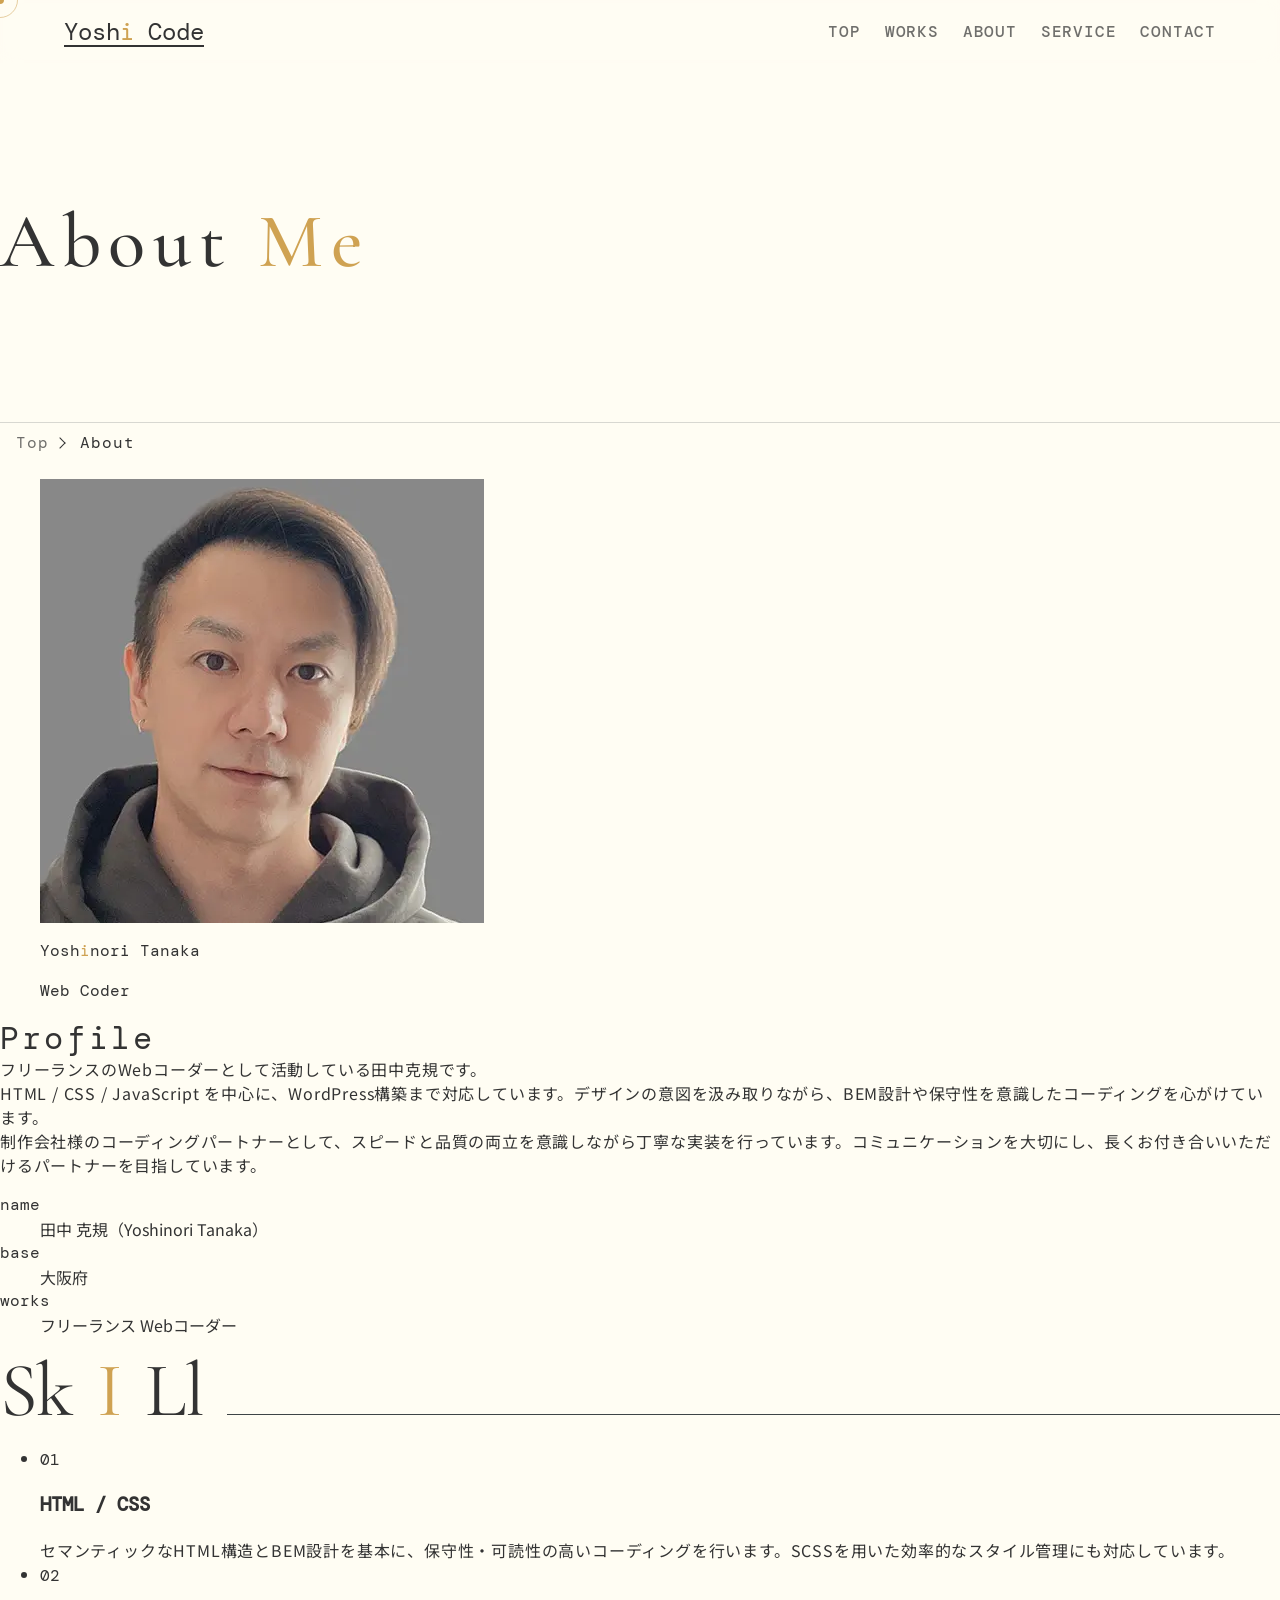
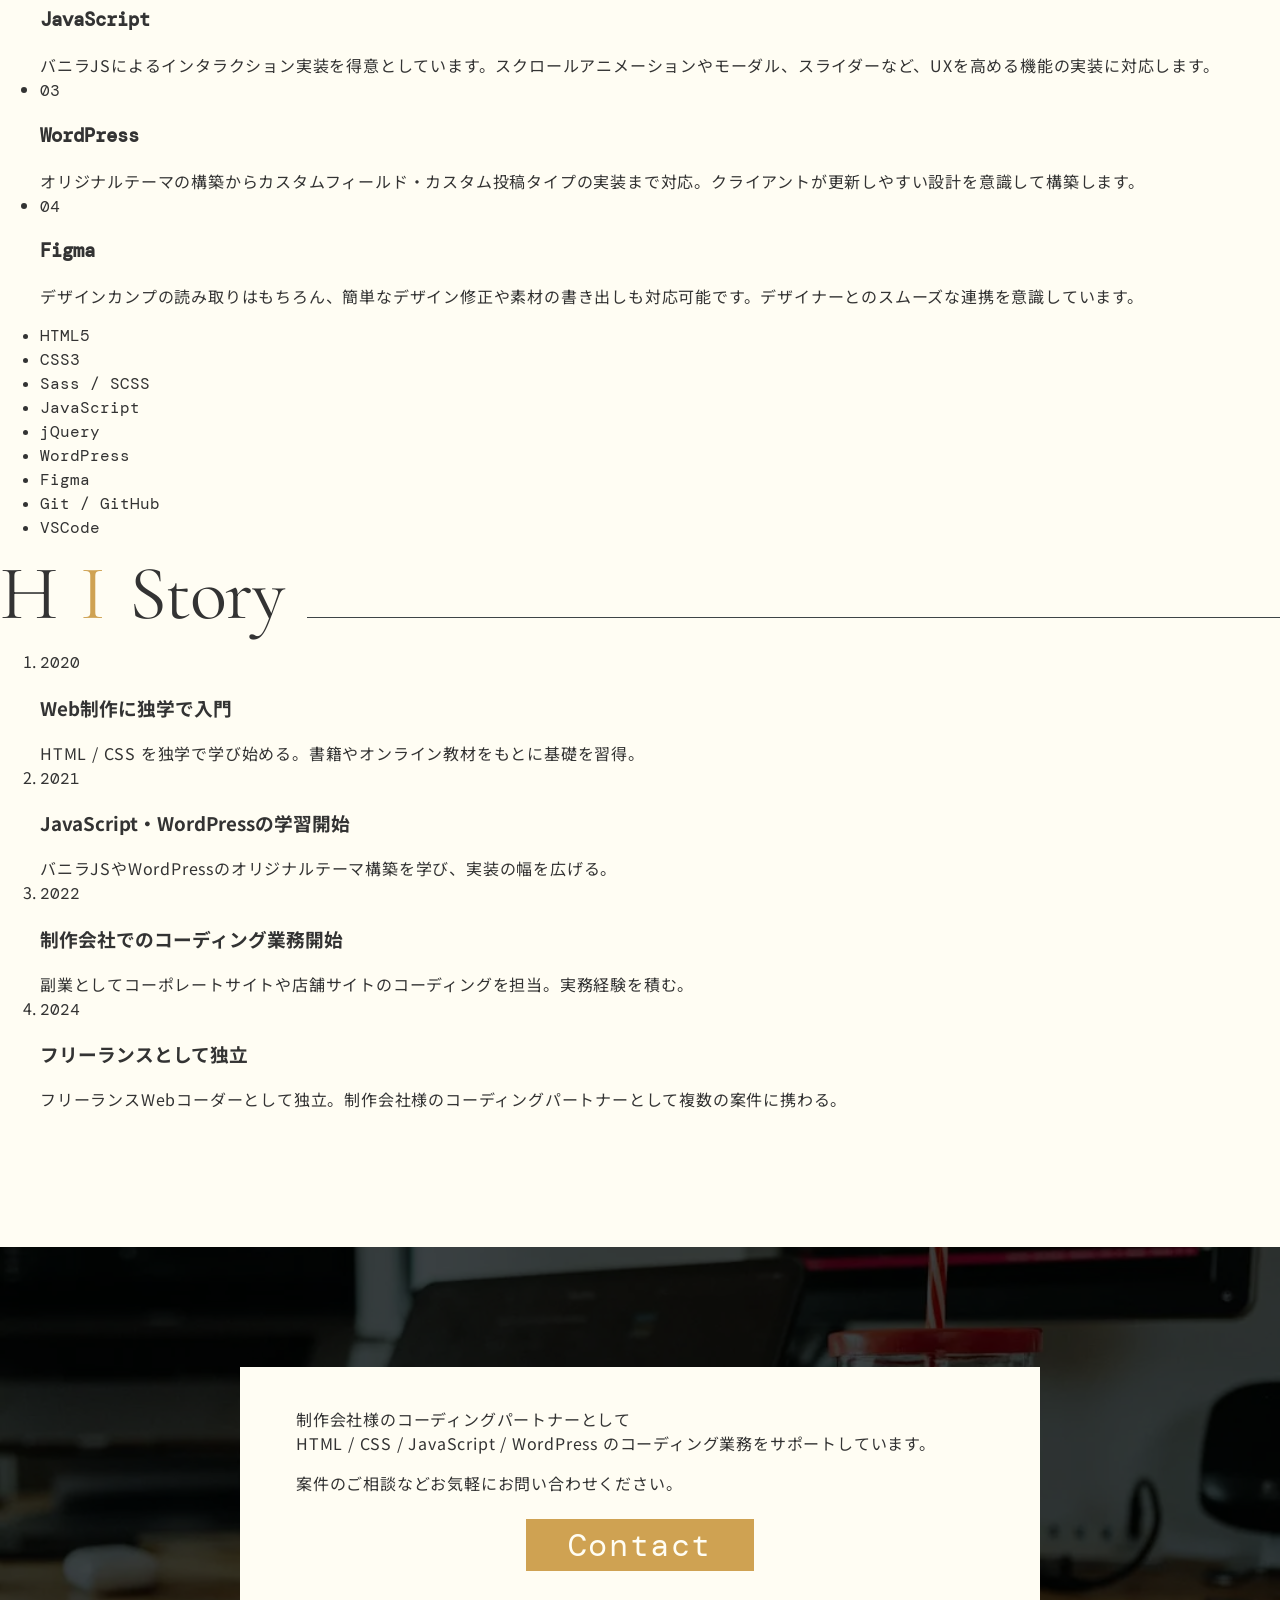
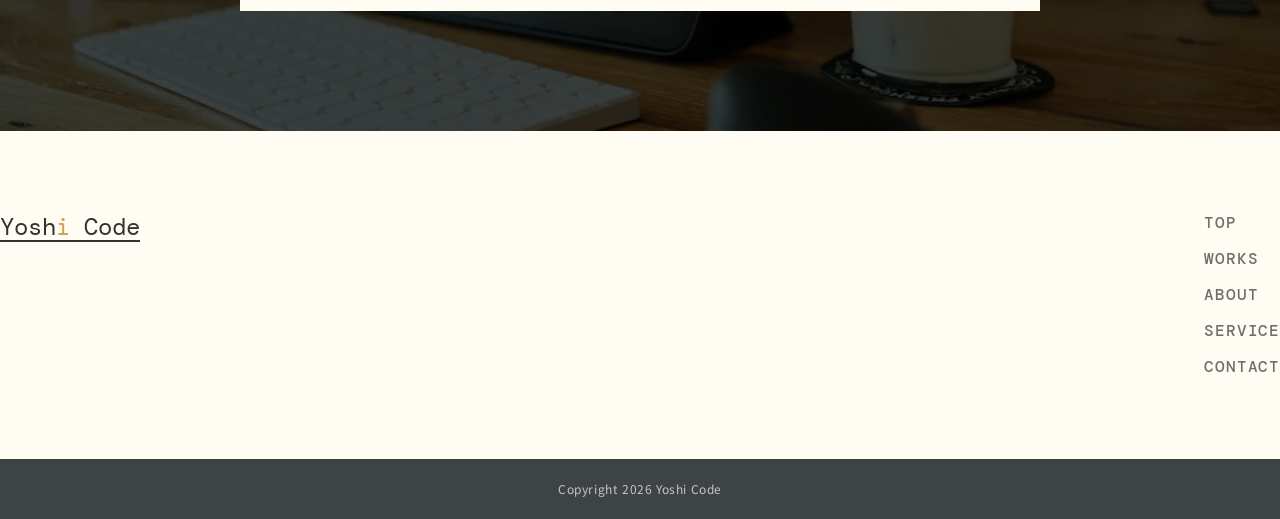
==== about.html @ 2f0164ba "innerからl-innerに変更" ====
<!DOCTYPE html>
<html lang="ja">
<head>
  <meta charset="UTF-8">
  <meta http-equiv="X-UA-Compatible" content="IE=edge">
  <meta name="viewport" content="width=device-width, initial-scale=1.0">
  <title>YOSHI CODE | About</title>
  <meta name="description" content="YOSHI CODE | Yoshinori Tanaka">
  <meta name="keywords" content="YOSHI CODE | Yoshinori Tanaka">
  <link rel="stylesheet" href="asset/css/app.css" />
  <link rel="shortcut icon" href="img/favicon.ico">

  <!-- Googleフォント -->
  <link rel="preconnect" href="https://fonts.googleapis.com">
  <link rel="preconnect" href="https://fonts.gstatic.com" crossorigin>
  <link href="https://fonts.googleapis.com/css2?family=Cormorant+Garamond:ital,wght@0,300..700;1,300..700&family=DM+Mono:ital,wght@0,300;0,400;0,500;1,300;1,400;1,500&family=Noto+Sans+JP:wght@100..900&display=swap" rel="stylesheet">

  <!-- OGP設定　記載必要 -->
  <meta property="og:url" content="" />
  <meta property="og:image" content="" />
  <meta property="og:site_name" content="YOSHI CODE | Yoshinori Tanaka" />
  <meta property="og:title" content="YOSHI CODE | About" />
  <meta property="og:description" content="YOSHI CODE | Yoshinori Tanaka" />
  <meta property="og:type" content="website" />
  <meta name="twitter:card" content="summary_large_image" />
</head>
<body>
  <!-- カスタムカーソル -->
  <div class="c-cursor js-cursor"></div>
  <div class="c-cursor__ring js-cursor-ring"></div>

  <!-- ヘッダー -->
  <header class="l-header js-header">
    <!-- ヘッダーロゴ -->
    <div class="c-site-title">
      <a class="c-site-title__link dm-mono" href="index.html">
        yosh<span class="u-accent">i</span> code
      </a>
    </div>
    <!-- ヘッダーナビ -->
    <nav class="l-header__nav">
      <ul class="l-header__menu">
        <li class="l-header__item dm-mono">
          <a class="l-header__item-link" href="index.html">top</a>
        </li>
        <li class="l-header__item dm-mono">
          <a class="l-header__item-link" href="works.html">works</a>
        </li>
        <li class="l-header__item dm-mono">
          <a class="l-header__item-link" href="about.html">about</a>
        </li>
        <li class="l-header__item dm-mono">
          <a class="l-header__item-link" href="service.html">service</a>
        </li>
        <li class="l-header__item dm-mono">
          <a class="l-header__item-link" href="contact.html">contact</a>
        </li>
      </ul>
    </nav>
    <!-- バーガーボタン -->
    <button class="l-header__burger js-menu-toggle">
      <span class="l-header__burger-bar"></span>
      <span class="l-header__burger-bar"></span>
    </button>

    <div class="l-header__burger-content js-menu">
      <div class="l-header__burger-header">
        <div class="c-site-title">
          <a class="c-site-title__link dm-mono" href="index.html">
            yosh<span class="u-accent">i</span> code
          </a>
        </div>
        <button class="l-header__burger js-menu-toggle">
          <span class="l-header__burger-bar"></span>
          <span class="l-header__burger-bar"></span>
        </button>
      </div>
      <div class="l-header__burger-body">
        <nav class="l-header__burger-nav">
          <ul class="l-header__burger-menu">
            <li class="l-header__burger-item dm-mono">
              <a class="l-header__burger-item-link" href="index.html">top</a>
            </li>
            <li class="l-header__burger-item dm-mono">
              <a class="l-header__burger-item-link" href="works.html">works</a>
            </li>
            <li class="l-header__burger-item dm-mono">
              <a class="l-header__burger-item-link" href="about.html">about</a>
            </li>
            <li class="l-header__burger-item dm-mono">
              <a class="l-header__burger-item-link" href="service.html">service</a>
            </li>
            <li class="l-header__burger-item dm-mono">
              <a class="l-header__burger-item-link" href="contact.html">contact</a>
            </li>
          </ul>
        </nav>
      </div>
    </div>
  </header>

  <main class="l-main">

    <!-- ページヘッダー -->
    <section class="l-page-header js-mv">
      <div class="inner">
        <div class="l-page-header__content">
          <h1 class="l-page-header__title cormorant-garamond">
            about
            <span class="u-accent">me</span>
          </h1>
        </div>
        <!-- パンくずリスト -->
        <ul class="c-breadcrumb__list">
          <li class="c-breadcrumb__item dm-mono">
            <a class="c-breadcrumb__link" href="index.html">
              top
            </a>
          </li>
          <li class="c-breadcrumb__item dm-mono">
            about
          </li>
        </ul>
      </div>
    </section>

    <!-- プロフィール -->
    <section class="p-about">
      <div class="inner">
        <div class="p-about__profile">
          <figure class="p-about__img u-fade-up js-fade">
            <img src="asset/images/yoshi.webp" alt="田中 克規" loading="lazy">
            <figcaption class="p-about__caption">
              <p class="p-about__name dm-mono">
                Yosh<span class="u-accent">i</span>nori Tanaka
              </p>
              <p class="p-about__role dm-mono">
                Web Coder
              </p>
            </figcaption>
          </figure>
          <div class="p-about__info u-fade-up js-fade">
            <h2 class="c-title__page dm-mono">Profile</h2>
            <p class="c-text">
              フリーランスのWebコーダーとして活動している田中克規です。
            </p>
            <p class="c-text">
              HTML / CSS / JavaScript を中心に、WordPress構築まで対応しています。デザインの意図を汲み取りながら、BEM設計や保守性を意識したコーディングを心がけています。
            </p>
            <p class="c-text">
              制作会社様のコーディングパートナーとして、スピードと品質の両立を意識しながら丁寧な実装を行っています。コミュニケーションを大切にし、長くお付き合いいただけるパートナーを目指しています。
            </p>
            <dl class="p-about__meta">
              <dt class="p-about__term dm-mono">name</dt>
              <dd class="p-about__desc">田中 克規（Yoshinori Tanaka）</dd>
              <dt class="p-about__term dm-mono">base</dt>
              <dd class="p-about__desc">大阪府</dd>
              <dt class="p-about__term dm-mono">works</dt>
              <dd class="p-about__desc">フリーランス Webコーダー</dd>
            </dl>
          </div>
        </div>
      </div>
    </section>

    <!-- スキル -->
    <section class="p-about__skill">
      <div class="inner">
        <h2 class="c-title cormorant-garamond">
          sk<span class="u-accent">i</span>ll
          <span class="c-title__line"></span>
        </h2>
        <div class="p-about__skill-content">
          <ul class="p-about__skill-list">
            <li class="p-about__skill-item u-fade-up js-fade">
              <div class="p-about__skill-card">
                <span class="p-about__skill-num dm-mono">01</span>
                <h3 class="p-about__skill-title dm-mono">HTML / CSS</h3>
                <p class="c-text">
                  セマンティックなHTML構造とBEM設計を基本に、保守性・可読性の高いコーディングを行います。SCSSを用いた効率的なスタイル管理にも対応しています。
                </p>
              </div>
            </li>
            <li class="p-about__skill-item u-fade-up js-fade">
              <div class="p-about__skill-card">
                <span class="p-about__skill-num dm-mono">02</span>
                <h3 class="p-about__skill-title dm-mono">JavaScript</h3>
                <p class="c-text">
                  バニラJSによるインタラクション実装を得意としています。スクロールアニメーションやモーダル、スライダーなど、UXを高める機能の実装に対応します。
                </p>
              </div>
            </li>
            <li class="p-about__skill-item u-fade-up js-fade">
              <div class="p-about__skill-card">
                <span class="p-about__skill-num dm-mono">03</span>
                <h3 class="p-about__skill-title dm-mono">WordPress</h3>
                <p class="c-text">
                  オリジナルテーマの構築からカスタムフィールド・カスタム投稿タイプの実装まで対応。クライアントが更新しやすい設計を意識して構築します。
                </p>
              </div>
            </li>
            <li class="p-about__skill-item u-fade-up js-fade">
              <div class="p-about__skill-card">
                <span class="p-about__skill-num dm-mono">04</span>
                <h3 class="p-about__skill-title dm-mono">Figma</h3>
                <p class="c-text">
                  デザインカンプの読み取りはもちろん、簡単なデザイン修正や素材の書き出しも対応可能です。デザイナーとのスムーズな連携を意識しています。
                </p>
              </div>
            </li>
          </ul>
        </div>

        <!-- スキルタグ -->
        <div class="p-about__skill-tags u-fade-up js-fade">
          <ul class="p-about__tag-list">
            <li class="p-about__tag-item dm-mono">HTML5</li>
            <li class="p-about__tag-item dm-mono">CSS3</li>
            <li class="p-about__tag-item dm-mono">Sass / SCSS</li>
            <li class="p-about__tag-item dm-mono">JavaScript</li>
            <li class="p-about__tag-item dm-mono">jQuery</li>
            <li class="p-about__tag-item dm-mono">WordPress</li>
            <li class="p-about__tag-item dm-mono">Figma</li>
            <li class="p-about__tag-item dm-mono">Git / GitHub</li>
            <li class="p-about__tag-item dm-mono">VSCode</li>
          </ul>
        </div>
      </div>
    </section>

    <!-- 経歴 -->
    <section class="p-about__history">
      <div class="inner">
        <h2 class="c-title cormorant-garamond">
          h<span class="u-accent">i</span>story
          <span class="c-title__line"></span>
        </h2>
        <div class="p-about__history-content">
          <ol class="p-about__history-list">
            <li class="p-about__history-item u-fade-up js-fade">
              <span class="p-about__history-year dm-mono">2020</span>
              <div class="p-about__history-body">
                <h3 class="p-about__history-title">Web制作に独学で入門</h3>
                <p class="c-text">HTML / CSS を独学で学び始める。書籍やオンライン教材をもとに基礎を習得。</p>
              </div>
            </li>
            <li class="p-about__history-item u-fade-up js-fade">
              <span class="p-about__history-year dm-mono">2021</span>
              <div class="p-about__history-body">
                <h3 class="p-about__history-title">JavaScript・WordPressの学習開始</h3>
                <p class="c-text">バニラJSやWordPressのオリジナルテーマ構築を学び、実装の幅を広げる。</p>
              </div>
            </li>
            <li class="p-about__history-item u-fade-up js-fade">
              <span class="p-about__history-year dm-mono">2022</span>
              <div class="p-about__history-body">
                <h3 class="p-about__history-title">制作会社でのコーディング業務開始</h3>
                <p class="c-text">副業としてコーポレートサイトや店舗サイトのコーディングを担当。実務経験を積む。</p>
              </div>
            </li>
            <li class="p-about__history-item u-fade-up js-fade">
              <span class="p-about__history-year dm-mono">2024</span>
              <div class="p-about__history-body">
                <h3 class="p-about__history-title">フリーランスとして独立</h3>
                <p class="c-text">フリーランスWebコーダーとして独立。制作会社様のコーディングパートナーとして複数の案件に携わる。</p>
              </div>
            </li>
          </ol>
        </div>
      </div>
    </section>

  </main>

  <!-- フッター -->
  <footer class="l-footer">
    <div class="c-cta">
      <div class="inner">
        <div class="c-cta__content u-fade-up js-fade">
          <p class="c-text">
            制作会社様のコーディングパートナーとして<br>
            HTML / CSS / JavaScript / WordPress のコーディング業務をサポートしています。
          </p>
          <p class="c-text">
            案件のご相談などお気軽にお問い合わせください。
          </p>
          <div class="c-cta__btn">
            <a class="c-cta__btn-link dm-mono" href="#">
              Contact
            </a>
          </div>
        </div>
      </div>
    </div>
    <div class="inner">
      <div class="l-footer__content">
        <div class="c-site-title">
          <a class="c-site-title__link dm-mono" href="index.html">
            yosh<span class="u-accent">i</span> code
          </a>
        </div>
        <nav class="l-footer__nav">
          <ul class="l-footer__menu">
            <li class="l-footer__item dm-mono">
              <a class="l-footer__item-link" href="index.html">top</a>
            </li>
            <li class="l-footer__item dm-mono">
              <a class="l-footer__item-link" href="works.html">works</a>
            </li>
            <li class="l-footer__item dm-mono">
              <a class="l-footer__item-link" href="about.html">about</a>
            </li>
            <li class="l-footer__item dm-mono">
              <a class="l-footer__item-link" href="service.html">service</a>
            </li>
            <li class="l-footer__item l-footer__item-cta dm-mono">
              <a class="l-footer__item-link" href="contact.html">contact</a>
            </li>
          </ul>
        </nav>
      </div>
    </div>
    <div class="l-footer__copyright">
      <p class="l-footer__copyright-text">
        Copyright 2026 Yoshi Code
      </p>
    </div>
  </footer>

<script src="asset/js/main.js"></script>
</body>
</html>
---- asset/css/app.css ----
@charset "UTF-8";
/* Document
 * ========================================================================== */
/**
 * Add border box sizing in all browsers (opinionated).
 */
*,
::before,
::after {
  box-sizing: border-box;
}

/**
  * 1. Add text decoration inheritance in all browsers (opinionated).
  * 2. Add vertical alignment inheritance in all browsers (opinionated).
  */
::before,
::after {
  text-decoration: inherit; /* 1 */
  vertical-align: inherit; /* 2 */
}

/**
  * 1. Use the default cursor in all browsers (opinionated).
  * 2. Change the line height in all browsers (opinionated).
  * 3. Use a 4-space tab width in all browsers (opinionated).
  * 4. Remove the grey highlight on links in iOS (opinionated).
  * 5. Prevent adjustments of font size after orientation changes in
  *    IE on Windows Phone and in iOS.
  * 6. Breaks words to prevent overflow in all browsers (opinionated).
  */
html {
  cursor: default; /* 1 */
  line-height: 1.5; /* 2 */
  -moz-tab-size: 4; /* 3 */
  tab-size: 4; /* 3 */
  -webkit-tap-highlight-color: transparent;
  -ms-text-size-adjust: 100%; /* 5 */
  -webkit-text-size-adjust: 100%; /* 5 */
  word-break: break-word; /* 6 */
}

/* Sections
  * ========================================================================== */
/**
  * Remove the margin in all browsers (opinionated).
  */
body {
  margin: 0;
}

/**
  * Correct the font size and margin on `h1` elements within `section` and
  * `article` contexts in Chrome, Edge, Firefox, and Safari.
  */
h1 {
  font-size: 2em;
  margin: 0.67em 0;
}

/* Grouping content
  * ========================================================================== */
/**
  * Remove the margin on nested lists in Chrome, Edge, IE, and Safari.
  */
dl dl,
dl ol,
dl ul,
ol dl,
ul dl {
  margin: 0;
}

/**
  * Remove the margin on nested lists in Edge 18- and IE.
  */
ol ol,
ol ul,
ul ol,
ul ul {
  margin: 0;
}

/**
  * 1. Add the correct sizing in Firefox.
  * 2. Show the overflow in Edge 18- and IE.
  */
hr {
  height: 0; /* 1 */
  overflow: visible; /* 2 */
}

/**
  * Add the correct display in IE.
  */
main {
  display: block;
}

/**
  * Remove the list style on navigation lists in all browsers (opinionated).
  */
nav ol,
nav ul {
  list-style: none;
  padding: 0;
}

/**
  * 1. Correct the inheritance and scaling of font size in all browsers.
  * 2. Correct the odd `em` font sizing in all browsers.
  */
pre {
  font-family: monospace, monospace; /* 1 */
  font-size: 1em; /* 2 */
}

/* Text-level semantics
  * ========================================================================== */
/**
  * Remove the gray background on active links in IE 10.
  */
a {
  background-color: transparent;
}

/**
  * Add the correct text decoration in Edge 18-, IE, and Safari.
  */
abbr[title] {
  text-decoration: underline;
  text-decoration: underline dotted;
}

/**
  * Add the correct font weight in Chrome, Edge, and Safari.
  */
b,
strong {
  font-weight: bolder;
}

/**
  * 1. Correct the inheritance and scaling of font size in all browsers.
  * 2. Correct the odd `em` font sizing in all browsers.
  */
code,
kbd,
samp {
  font-family: monospace, monospace; /* 1 */
  font-size: 1em; /* 2 */
}

/**
  * Add the correct font size in all browsers.
  */
small {
  font-size: 80%;
}

/* Embedded content
  * ========================================================================== */
/*
  * Change the alignment on media elements in all browsers (opinionated).
  */
audio,
canvas,
iframe,
img,
svg,
video {
  vertical-align: bottom;
}

/**
  * Add the correct display in IE 9-.
  */
audio,
video {
  display: inline-block;
}

/**
  * Add the correct display in iOS 4-7.
  */
audio:not([controls]) {
  display: none;
  height: 0;
}

/**
  * Remove the border on iframes in all browsers (opinionated).
  */
iframe {
  border-style: none;
}

/**
  * Remove the border on images within links in IE 10-.
  */
img {
  border-style: none;
  max-width: 100%;
  height: auto;
  object-fit: cover;
  object-position: center;
}

/**
  * Change the fill color to match the text color in all browsers (opinionated).
  */
svg:not([fill]) {
  fill: currentColor;
}

/**
  * Hide the overflow in IE.
  */
svg:not(:root) {
  overflow: hidden;
}

/* Tabular data
  * ========================================================================== */
/**
  * Collapse border spacing in all browsers (opinionated).
  */
table {
  border-collapse: collapse;
}

/* Forms
  * ========================================================================== */
/**
  * Remove the margin on controls in Safari.
  */
button,
input,
select {
  margin: 0;
}

/**
  * 1. Show the overflow in IE.
  * 2. Remove the inheritance of text transform in Edge 18-, Firefox, and IE.
  */
button {
  overflow: visible; /* 1 */
  text-transform: none; /* 2 */
}

/**
  * Correct the inability to style buttons in iOS and Safari.
  */
button,
[type=button],
[type=reset],
[type=submit] {
  -webkit-appearance: button;
}

/**
  * 1. Change the inconsistent appearance in all browsers (opinionated).
  * 2. Correct the padding in Firefox.
  */
fieldset {
  border: 1px solid #a0a0a0; /* 1 */
  padding: 0.35em 0.75em 0.625em; /* 2 */
}

/**
  * Show the overflow in Edge 18- and IE.
  */
input {
  overflow: visible;
}

/**
  * 1. Correct the text wrapping in Edge 18- and IE.
  * 2. Correct the color inheritance from `fieldset` elements in IE.
  */
legend {
  color: inherit; /* 2 */
  display: table; /* 1 */
  max-width: 100%; /* 1 */
  white-space: normal; /* 1 */
}

/**
  * 1. Add the correct display in Edge 18- and IE.
  * 2. Add the correct vertical alignment in Chrome, Edge, and Firefox.
  */
progress {
  display: inline-block; /* 1 */
  vertical-align: baseline; /* 2 */
}

/**
  * Remove the inheritance of text transform in Firefox.
  */
select {
  text-transform: none;
}

/**
  * 1. Remove the margin in Firefox and Safari.
  * 2. Remove the default vertical scrollbar in IE.
  * 3. Change the resize direction in all browsers (opinionated).
  */
textarea {
  margin: 0; /* 1 */
  overflow: auto; /* 2 */
  resize: vertical; /* 3 */
}

/**
  * Remove the padding in IE 10-.
  */
[type=checkbox],
[type=radio] {
  padding: 0;
}

/**
  * 1. Correct the odd appearance in Chrome, Edge, and Safari.
  * 2. Correct the outline style in Safari.
  */
[type=search] {
  -webkit-appearance: textfield; /* 1 */
  outline-offset: -2px; /* 2 */
}

/**
  * Correct the cursor style of increment and decrement buttons in Safari.
  */
::-webkit-inner-spin-button,
::-webkit-outer-spin-button {
  height: auto;
}

/**
  * Correct the text style of placeholders in Chrome, Edge, and Safari.
  */
::-webkit-input-placeholder {
  color: inherit;
  opacity: 0.54;
}

/**
  * Remove the inner padding in Chrome, Edge, and Safari on macOS.
  */
::-webkit-search-decoration {
  -webkit-appearance: none;
}

/**
  * 1. Correct the inability to style upload buttons in iOS and Safari.
  * 2. Change font properties to `inherit` in Safari.
  */
::-webkit-file-upload-button {
  -webkit-appearance: button; /* 1 */
  font: inherit; /* 2 */
}

/**
  * Remove the inner border and padding of focus outlines in Firefox.
  */
::-moz-focus-inner {
  border-style: none;
  padding: 0;
}

/**
  * Restore the focus outline styles unset by the previous rule in Firefox.
  */
:-moz-focusring {
  outline: 1px dotted ButtonText;
}

/**
  * Remove the additional :invalid styles in Firefox.
  */
:-moz-ui-invalid {
  box-shadow: none;
}

/* Interactive
  * ========================================================================== */
/*
  * Add the correct display in Edge 18- and IE.
  */
details {
  display: block;
}

/*
  * Add the correct styles in Edge 18-, IE, and Safari.
  */
dialog {
  background-color: white;
  border: solid;
  color: black;
  display: block;
  height: -moz-fit-content;
  height: -webkit-fit-content;
  height: fit-content;
  left: 0;
  margin: auto;
  padding: 1em;
  position: absolute;
  right: 0;
  width: -moz-fit-content;
  width: -webkit-fit-content;
  width: fit-content;
}

dialog:not([open]) {
  display: none;
}

/*
  * Add the correct display in all browsers.
  */
summary {
  display: list-item;
}

/* Scripting
  * ========================================================================== */
/**
  * Add the correct display in IE 9-.
  */
canvas {
  display: inline-block;
}

/**
  * Add the correct display in IE.
  */
template {
  display: none;
}

/* User interaction
  * ========================================================================== */
/*
  * 1. Remove the tapping delay in IE 10.
  * 2. Remove the tapping delay on clickable elements
       in all browsers (opinionated).
  */
a,
area,
button,
input,
label,
select,
summary,
textarea,
[tabindex] {
  -ms-touch-action: manipulation; /* 1 */
  touch-action: manipulation; /* 2 */
}

/**
  * Add the correct display in IE 10-.
  */
[hidden] {
  display: none;
}

/* Accessibility
  * ========================================================================== */
/**
  * Change the cursor on busy elements in all browsers (opinionated).
  */
[aria-busy=true] {
  cursor: progress;
}

/*
  * Change the cursor on control elements in all browsers (opinionated).
  */
[aria-controls] {
  cursor: pointer;
}

/*
  * Change the cursor on disabled, not-editable, or otherwise
  * inoperable elements in all browsers (opinionated).
  */
[aria-disabled=true],
[disabled] {
  cursor: not-allowed;
}

/*
  * Change the display on visually hidden accessible elements
  * in all browsers (opinionated).
  */
[aria-hidden=false][hidden] {
  display: initial;
}

[aria-hidden=false][hidden]:not(:focus) {
  clip: rect(0, 0, 0, 0);
  position: absolute;
}

@media (hover: hover) and (pointer: fine) {
  *, *::before, *::after {
    cursor: none !important;
  }
}
::selection {
  background-color: var(--color-gold);
  color: var(--text);
}

::-moz-selection {
  background-color: var(--color-gold);
  color: var(--text);
}

body {
  font-family: "Noto Sans JP", sans-serif;
  box-sizing: border-box;
  color: var(--text);
  line-height: 1.5;
  font-weight: 400;
  background-color: var(--color-cream);
}
body.is-menu-open {
  overflow: hidden;
}

.cormorant-garamond {
  font-family: "Cormorant Garamond", serif;
  font-style: normal;
}

.dm-mono {
  font-family: "DM Mono", monospace;
  font-style: normal;
}

:root {
  /* Color (汎用) */
  --color-cream: #fffdf3;
  --color-dark: #3e4446;
  --color-gold: #cfa252;
  /* Text */
  --text: #333;
  --text-accent: #cfa252;
  --text-light: #fffdf3;
}

.l-header {
  position: fixed;
  top: 0;
  left: 0;
  right: 0;
  padding: 16px 64px;
  display: flex;
  align-items: center;
  justify-content: space-between;
  transition: transform 0.3s;
  z-index: 10;
}
@media (max-width: 1024px) {
  .l-header {
    padding: 16px 40px;
  }
}
@media (max-width: 768px) {
  .l-header {
    padding: 16px 20px;
  }
}
.l-header::before {
  content: "";
  position: absolute;
  inset: 0;
  background-color: rgba(255, 253, 243, 0.7);
  backdrop-filter: blur(10px);
  -webkit-backdrop-filter: blur(10px);
}
.l-header.is-hidden {
  transform: translateY(-100%);
}
@media (max-width: 768px) {
  .l-header__nav {
    display: none;
  }
}
.l-header__menu {
  margin: 0;
  display: flex;
  align-items: center;
  gap: 24px;
}
.l-header__item-link {
  position: relative;
  color: var(--text);
  text-decoration: none;
  font-size: 1rem;
  font-weight: 500;
  letter-spacing: 0.05em;
  text-transform: uppercase;
  opacity: 0.7;
  transition: opacity 0.3s;
}
@media (hover: hover) and (pointer: fine) {
  .l-header__item-link:hover {
    opacity: 1;
  }
  .l-header__item-link:hover::before {
    transform: scaleX(1);
  }
}
.l-header__item-link::before {
  content: "";
  position: absolute;
  bottom: -4px;
  left: 0;
  right: 0;
  height: 1px;
  background: var(--color-gold);
  transform: scaleX(0);
  transform-origin: left;
  transition: transform 0.3s;
}
.l-header__burger {
  display: none;
  position: relative;
  width: 100%;
  max-width: 50px;
  aspect-ratio: 1/1;
  background-color: var(--color-cream);
  box-shadow: rgba(0, 0, 0, 0.1) 1px 3px 15px;
  cursor: pointer;
  border: none;
  border-radius: 50%;
  flex: 0 0 auto;
  transition: 0.3s;
}
.l-header__burger.is-open .l-header__burger-bar:nth-of-type(1) {
  top: 50%;
  transform: rotate(30deg);
}
.l-header__burger.is-open .l-header__burger-bar:nth-of-type(2) {
  top: 50%;
  transform: rotate(-30deg);
}
@media (max-width: 768px) {
  .l-header__burger {
    display: block;
  }
}
.l-header__burger-bar {
  position: absolute;
  display: inline-block;
  left: 50%;
  translate: -50%;
  width: 24px;
  height: 1px;
  background: #333;
  transition: all 0.3s;
}
.l-header__burger-bar:nth-of-type(1) {
  top: calc(50% - 4px);
}
.l-header__burger-bar:nth-of-type(2) {
  top: calc(50% + 4px);
}
.l-header__burger-content {
  position: fixed;
  top: 0;
  left: 0;
  right: 0;
  bottom: 0;
  z-index: 20;
  background-color: var(--color-cream);
  opacity: 0;
  visibility: hidden;
  transition: 0.3s;
  overflow: auto;
}
.l-header__burger-content.is-open {
  opacity: 1;
  visibility: visible;
}
.l-header__burger-header {
  display: flex;
  align-items: center;
  justify-content: space-between;
  padding: 16px 20px;
}
.l-header__burger-body {
  padding: 20px;
}
.l-header__burger-menu {
  margin: 0;
}
.l-header__burger-item {
  border-bottom: 1px solid rgba(51, 51, 51, 0.2);
}
.l-header__burger-item-link {
  position: relative;
  display: block;
  color: var(--text);
  text-decoration: none;
  font-size: 1rem;
  font-weight: 500;
  letter-spacing: 0.05em;
  text-transform: uppercase;
  opacity: 0.7;
  transition: 0.3s;
  padding: 16px 0;
}
@media (hover: hover) and (pointer: fine) {
  .l-header__burger-item-link:hover {
    opacity: 1;
    padding: 16px 20px;
  }
  .l-header__burger-item-link:hover::before {
    transform: scaleX(1);
  }
  .l-header__burger-item-link:hover::after {
    right: 20px;
  }
}
.l-header__burger-item-link::before {
  content: "";
  position: absolute;
  top: 0;
  bottom: 0;
  left: 0;
  right: 0;
  background: rgba(207, 161, 82, 0.3);
  transform: scaleX(0);
  transform-origin: left;
  transition: transform 0.3s;
  z-index: -1;
}
.l-header__burger-item-link::after {
  content: "";
  position: absolute;
  top: 50%;
  right: 24px;
  transform: translateY(-50%) skewX(50deg);
  width: 40px;
  height: 6px;
  border-bottom: 1px solid #333;
  border-right: 1px solid #333;
  transition: 0.3s;
}

.l-footer {
  padding: 120px 0 0;
}
@media (max-width: 768px) {
  .l-footer {
    padding: 80px 0 0;
  }
}
.l-footer__content {
  display: flex;
  align-items: flex-start;
  justify-content: space-between;
  padding-bottom: 80px;
}
@media (max-width: 768px) {
  .l-footer__content {
    padding-bottom: 56px;
  }
}
.l-footer__menu {
  margin: 0;
  display: flex;
  flex-direction: column;
  gap: 12px;
}
.l-footer__item-link {
  position: relative;
  color: var(--text);
  text-decoration: none;
  font-size: 1rem;
  font-weight: 500;
  letter-spacing: 0.05em;
  text-transform: uppercase;
  opacity: 0.7;
  transition: opacity 0.3s;
}
.l-footer__item-link:hover {
  opacity: 1;
}
.l-footer__item-link:hover::before {
  transform: scaleX(1);
}
.l-footer__item-link::before {
  content: "";
  position: absolute;
  bottom: -4px;
  left: 0;
  right: 0;
  height: 1px;
  background: var(--color-gold);
  transform: scaleX(0);
  transform-origin: left;
  transition: transform 0.3s;
}
.l-footer__copyright {
  background-color: var(--color-dark);
  padding: 24px 20px;
}
.l-footer__copyright-text {
  margin: 0;
  font-size: 0.75rem;
  line-height: 1;
  letter-spacing: 0.05em;
  color: var(--text-light);
  opacity: 0.7;
  text-align: center;
}

.l-page-header {
  padding-top: 63px;
}
@media (max-width: 768px) {
  .l-page-header {
    padding-top: 82px;
  }
}
.l-page-header__content {
  min-height: 360px;
  display: flex;
  align-items: center;
  border-bottom: 1px solid rgba(62, 68, 70, 0.2);
}
@media (max-width: 768px) {
  .l-page-header__content {
    min-height: 280px;
  }
}
@media (max-width: 599px) {
  .l-page-header__content {
    min-height: 240px;
  }
}
.l-page-header__title {
  margin: 0;
  font-size: clamp(2.5rem, 6vw, 6rem);
  font-weight: 500;
  line-height: 1;
  letter-spacing: 0.1em;
  text-transform: capitalize;
  color: var(--text);
}

.l-inner {
  width: 100%;
  max-width: 1440px;
  margin: 0 auto;
  padding: 0 80px;
}
@media (max-width: 1024px) {
  .l-inner {
    padding: 0 40px;
  }
}
@media (max-width: 768px) {
  .l-inner {
    padding: 0 20px;
  }
}

.c-site-title {
  margin: 0;
  display: inline-block;
}
.c-site-title__link {
  position: relative;
  display: block;
  font-size: 1.5rem;
  font-weight: 400;
  line-height: 1.3;
  letter-spacing: 0;
  text-decoration: none;
  color: var(--text);
  text-transform: capitalize;
  transition: opacity 0.3s;
}
.c-site-title__link:hover {
  opacity: 0.7;
}
.c-site-title__link::before {
  content: "";
  position: absolute;
  bottom: 0;
  left: 0;
  right: 0;
  height: 2px;
  background-color: #333;
}
.c-site-title__link--accent {
  color: var(--text-accent);
}

.c-title {
  display: flex;
  align-items: baseline;
  gap: 24px;
  margin: 0;
  font-size: clamp(2.5rem, 6vw, 6rem);
  font-weight: 400;
  line-height: 1;
  letter-spacing: -0.02em;
  color: var(--text);
  text-transform: capitalize;
}
.c-title__line {
  flex: 1;
  background-color: var(--color-dark);
  height: 1px;
}
.c-title__page {
  margin: 0;
  font-size: 2rem;
  font-weight: 400;
  line-height: 1.2;
  letter-spacing: 0.1em;
}
@media (max-width: 599px) {
  .c-title__page {
    font-size: 1.5rem;
  }
}

.c-text {
  margin: 0;
  font-size: 1rem;
  font-weight: 400;
  line-height: 1.5;
  letter-spacing: 0.05em;
  color: var(--text);
}
@media (max-width: 599px) {
  .c-text {
    font-size: 15px;
  }
}

.c-button__link {
  position: relative;
  display: inline-block;
  padding: 14px 80px 14px 0;
  font-size: 1rem;
  font-weight: 400;
  line-height: 1.5;
  letter-spacing: 0.05em;
  text-decoration: none;
  color: var(--text);
  transition: 0.3s;
}
@media (max-width: 599px) {
  .c-button__link {
    font-size: 15px;
  }
}
@media (hover: hover) and (pointer: fine) {
  .c-button__link:hover::before {
    width: 52px;
  }
}
@media (hover: hover) and (pointer: fine) and (max-width: 599px) {
  .c-button__link:hover::before {
    width: 44px;
  }
}
@media (hover: hover) and (pointer: fine) {
  .c-button__link:hover::after {
    right: 20px;
  }
}
@media (hover: hover) and (pointer: fine) and (max-width: 599px) {
  .c-button__link:hover::after {
    right: 16px;
  }
}
.c-button__link::before {
  content: "";
  position: absolute;
  top: 50%;
  right: 0;
  transform: translateY(-50%);
  width: 48px;
  aspect-ratio: 1;
  border: 1px solid #333;
  border-radius: 50%;
  transition: 0.3s;
}
@media (max-width: 599px) {
  .c-button__link::before {
    width: 40px;
  }
}
.c-button__link::after {
  content: "";
  position: absolute;
  top: 50%;
  right: 24px;
  transform: translateY(-50%) skewX(50deg);
  width: 48px;
  height: 6px;
  border-bottom: 1px solid #333;
  border-right: 1px solid #333;
  transition: 0.3s;
}
@media (max-width: 599px) {
  .c-button__link::after {
    width: 40px;
    right: 20px;
  }
}
.c-button__link--light {
  color: var(--text-light);
}
.c-button__link--light::before {
  border: 1px solid var(--color-cream);
}
.c-button__link--light::after {
  border-bottom: 1px solid var(--color-cream);
  border-right: 1px solid var(--color-cream);
}

.c-cursor {
  position: fixed;
  width: 8px;
  aspect-ratio: 1;
  background-color: var(--color-gold);
  border-radius: 50%;
  pointer-events: none;
  z-index: 9999;
  transform: translate(-50%, -50%);
  transition: width 0.3s, background-color 0.3s;
}
.c-cursor__ring {
  position: fixed;
  width: 36px;
  aspect-ratio: 1;
  border: 1px solid rgba(207, 162, 82, 0.5);
  border-radius: 50%;
  pointer-events: none;
  z-index: 9998;
  transform: translate(-50%, -50%);
  transition: width 0.3s, border-color 0.3s;
}

body.is-hove .c-cursor {
  width: 0;
}

body.is-hove .c-cursor__ring {
  width: 64px;
  border-color: var(--color-gold);
}

@media (hover: none) and (pointer: coarse) {
  .c-cursor,
  .c-cursor__ring {
    display: none;
  }
}
.c-works__list {
  display: grid;
  grid-template-columns: repeat(auto-fit, minmax(300px, 1fr));
  gap: 40px;
  list-style: none;
  margin: 0;
  padding: 0;
}
@media (max-width: 1280px) {
  .c-works__list {
    gap: 40px 24px;
  }
}
@media (max-width: 599px) {
  .c-works__list {
    grid-template-columns: 1fr;
  }
}
.c-works__item {
  display: grid;
  grid-row: span 4;
  grid-template-rows: subgrid;
}
.c-works__card {
  overflow: hidden;
  border-radius: 8px;
  background-color: var(--color-cream);
  display: grid;
  grid-row: span 4;
  grid-template-rows: subgrid;
  box-shadow: 0 2px 10px rgba(62, 68, 70, 0.3);
}
.c-works__link {
  position: relative;
  display: grid;
  grid-row: span 4;
  grid-template-rows: subgrid;
  gap: 0;
  text-decoration: none;
  height: 100%;
}
@media (hover: hover) and (pointer: fine) {
  .c-works__link:hover .c-works__arrow {
    opacity: 1;
  }
  .c-works__link:hover .c-works__img::before {
    opacity: 1;
  }
  .c-works__link:hover img {
    transform: scale(1.1);
  }
}
.c-works__arrow {
  position: absolute;
  top: 16px;
  right: 16px;
  width: 32px;
  aspect-ratio: 1;
  border: 1px solid var(--color-gold);
  border-radius: 50%;
  opacity: 0;
  transition: 0.3s;
  z-index: 2;
}
.c-works__arrow::after {
  content: "";
  position: absolute;
  top: 50%;
  right: 16px;
  transform: translateY(-50%) skewX(50deg);
  width: 32px;
  height: 4px;
  border-bottom: 1px solid var(--color-gold);
  border-right: 1px solid var(--color-gold);
  transition: 0.3s;
}
.c-works__img {
  position: relative;
  margin: 0;
  overflow: hidden;
}
.c-works__img::before {
  content: "VIEW DETAIL";
  position: absolute;
  inset: 0;
  display: flex;
  align-items: center;
  justify-content: center;
  font-size: 1.125rem;
  font-weight: 500;
  letter-spacing: 0.2em;
  color: var(--text-light);
  background-color: rgba(0, 0, 0, 0.7);
  opacity: 0;
  transition: 0.3s;
  z-index: 1;
}
.c-works__img img {
  width: 100%;
  aspect-ratio: 413/239;
  transition: 0.3s;
}
.c-works__title {
  margin: 24px 0 0 0;
  padding: 0 32px;
  font-size: 1.25rem;
  letter-spacing: 0.05em;
  color: var(--text);
  text-transform: capitalize;
}
@media (max-width: 1280px) {
  .c-works__title {
    padding: 0 20px;
  }
}
@media (max-width: 599px) {
  .c-works__title {
    font-size: 1.125rem;
  }
}
.c-works__text {
  margin: 16px 0 0 0;
  padding: 0 32px;
  font-size: 1rem;
  letter-spacing: 0.05em;
  color: var(--text);
}
@media (max-width: 1280px) {
  .c-works__text {
    padding: 0 20px;
  }
}
@media (max-width: 599px) {
  .c-works__text {
    font-size: 15px;
  }
}
.c-works__meta {
  display: grid;
  grid-template-columns: 60px 1fr;
  align-items: start;
  gap: 8px 0;
  margin-top: 32px;
  padding: 0 32px 32px;
}
@media (max-width: 1280px) {
  .c-works__meta {
    grid-template-columns: 50px 1fr;
    margin-top: 28px;
    padding: 0 20px 28px;
  }
}
.c-works__term {
  font-size: 0.875rem;
  font-weight: 500;
  letter-spacing: 0;
  color: var(--text);
  text-transform: capitalize;
}
.c-works__desc {
  margin: 0;
}
.c-works__tag-list {
  margin: 0;
  padding: 0;
  list-style: none;
  display: flex;
  flex-wrap: wrap;
  gap: 0 24px;
}
.c-works__tag-item {
  position: relative;
  font-size: 0.875rem;
  letter-spacing: 0;
  color: var(--text);
  text-transform: capitalize;
}
.c-works__tag-item::after {
  content: "/";
  position: absolute;
  top: 0;
  right: -15px;
}
.c-works__tag-item:last-child::after {
  display: none;
}

.c-cta {
  background-image: url(../images/contact-bg.webp);
  background-position: center;
  background-size: cover;
  background-blend-mode: multiply;
  background-color: var(--color-dark);
  padding: 120px 0;
  margin-bottom: 80px;
}
@media (max-width: 768px) {
  .c-cta {
    padding: 80px 0;
    margin-bottom: 56px;
  }
}
.c-cta__content {
  background-color: var(--color-cream);
  max-width: 800px;
  margin: 0 auto;
  padding: 40px 56px;
}
@media (max-width: 599px) {
  .c-cta__content {
    padding: 32px 20px 40px;
  }
}
@media (max-width: 599px) {
  .c-cta__content .c-text br {
    display: none;
  }
}
.c-cta__content .c-text + .c-text {
  margin-top: 16px;
}
.c-cta__btn {
  text-align: center;
  margin-top: 24px;
}
.c-cta__btn-link {
  position: relative;
  display: inline-block;
  font-size: 2rem;
  line-height: 1;
  letter-spacing: 0.05em;
  color: var(--text-light);
  text-decoration: none;
  background-color: var(--color-gold);
  border: 2px solid transparent;
  padding: 8px 40px;
  transition: 0.3s;
  z-index: 0;
}
@media (max-width: 599px) {
  .c-cta__btn-link {
    font-size: 1.75rem;
    padding: 6px 36px;
  }
}
.c-cta__btn-link:hover {
  border: 2px solid var(--color-gold);
  color: var(--text-accent);
}
.c-cta__btn-link:hover::before {
  transform: scaleX(1);
}
.c-cta__btn-link::before {
  content: "";
  position: absolute;
  top: 0;
  bottom: 0;
  left: 0;
  right: 0;
  background: var(--color-cream);
  transform: scaleX(0);
  transform-origin: left;
  transition: transform 0.3s;
  z-index: -1;
}

.c-breadcrumb__list {
  margin: 0;
  padding: 8px 16px;
  list-style: none;
  display: flex;
  align-items: center;
  flex-wrap: wrap;
  gap: 32px;
}
@media (max-width: 768px) {
  .c-breadcrumb__list {
    padding: 8px 0;
  }
}
.c-breadcrumb__item {
  position: relative;
  text-transform: capitalize;
  font-size: 1rem;
  letter-spacing: 0.05em;
}
@media (max-width: 599px) {
  .c-breadcrumb__item {
    font-size: 0.875rem;
  }
}
.c-breadcrumb__item::after {
  content: "";
  position: absolute;
  top: 50%;
  right: -16px;
  width: 8px;
  aspect-ratio: 1;
  border-top: 1px solid #333;
  border-right: 1px solid #333;
  transform: translateY(-50%) rotate(45deg);
}
.c-breadcrumb__item:last-child::after {
  display: none;
}
.c-breadcrumb__link {
  position: relative;
  text-decoration: none;
  color: var(--text);
  opacity: 0.7;
  transition: opacity 0.3s;
}
@media (hover: hover) and (pointer: fine) {
  .c-breadcrumb__link:hover {
    opacity: 1;
  }
  .c-breadcrumb__link:hover::before {
    transform: scaleX(1);
  }
}
.c-breadcrumb__link::before {
  content: "";
  position: absolute;
  bottom: -4px;
  left: 0;
  right: 0;
  height: 1px;
  background: var(--color-gold);
  transform: scaleX(0);
  transform-origin: left;
  transition: transform 0.3s;
}

.p-mv {
  min-height: 90svh;
  display: flex;
  align-items: center;
  padding: 96px 64px 32px;
}
@media (max-width: 1024px) {
  .p-mv {
    padding: 96px 40px 32px;
  }
}
@media (max-width: 768px) {
  .p-mv {
    padding: 96px 20px 24px;
  }
}
@media (max-width: 599px) {
  .p-mv {
    min-height: 95svh;
  }
}
.p-mv__content {
  width: 100%;
  min-height: calc(90svh - 128px);
  display: flex;
  flex-direction: column;
}
.p-mv__title {
  margin: 0;
  font-size: clamp(4rem, 11vw, 11.25rem);
  font-weight: 500;
  line-height: 1;
  letter-spacing: 0.12em;
  text-transform: capitalize;
  opacity: 0;
  transform: translate(-50px, 0);
  animation: appear 1s 0.5s ease-in-out forwards;
}
.p-mv__title-label {
  display: block;
  padding-bottom: 12px;
  font-size: 1.5rem;
  font-weight: 500;
  letter-spacing: 0.4em;
  color: var(--text-accent);
}
@media (max-width: 599px) {
  .p-mv__title-label {
    font-size: 1.25rem;
  }
}
.p-mv__text {
  position: relative;
  margin: 24px 0 0 0;
  padding: 0 0 48px 104px;
  font-size: 1rem;
  line-height: 1.7;
  letter-spacing: 0.05em;
  opacity: 0;
  transform: translate(-50px, 0);
  animation: appear 1s 0.9s ease-in-out forwards;
}
@media (max-width: 768px) {
  .p-mv__text {
    padding: 0 0 48px 56px;
  }
}
@media (max-width: 599px) {
  .p-mv__text {
    font-size: 15px;
  }
}
.p-mv__text::before {
  content: "";
  position: absolute;
  width: 72px;
  height: 1px;
  background-color: var(--color-gold);
  top: 26px;
  left: 0;
}
@media (max-width: 768px) {
  .p-mv__text::before {
    width: 40px;
  }
}
@media (max-width: 599px) {
  .p-mv__text::before {
    top: 24px;
  }
}
.p-mv__cta {
  margin: auto 0 0 auto;
  opacity: 0;
  transform: translate(0, 50px);
  animation: appear 1s 1.2s ease-in-out forwards;
}
@media (max-width: 768px) {
  .p-mv__cta {
    margin: auto 0 0 0;
  }
}
.p-mv__cta .c-button {
  margin-top: 10px;
}
@media (max-width: 599px) {
  .p-mv__cta .c-button {
    text-align: right;
  }
}
.p-mv__cta-text {
  margin: 0;
  font-size: 1rem;
  line-height: 1.7;
  letter-spacing: 0.05em;
}
@media (max-width: 599px) {
  .p-mv__cta-text {
    font-size: 15px;
  }
}
@media (max-width: 599px) {
  .p-mv__cta-text br {
    display: none;
  }
}

@keyframes appear {
  to {
    opacity: 1;
    transform: translate(0, 0);
  }
}
.p-top__works {
  padding: 120px 0;
  background-color: var(--color-dark);
}
@media (max-width: 768px) {
  .p-top__works {
    padding: 80px 0;
  }
}
.p-top__works .c-title {
  color: var(--text-light);
}
.p-top__works .c-title__line {
  background-color: var(--color-cream);
}
.p-top__works-read {
  color: var(--text-light);
  margin-top: 16px;
}
.p-top__works-content {
  margin-top: 72px;
}
@media (max-width: 768px) {
  .p-top__works-content {
    margin-top: 56px;
  }
}
.p-top__works-content .c-button {
  margin-top: 40px;
  text-align: right;
}
.p-top__about {
  padding: 120px 0;
}
@media (max-width: 768px) {
  .p-top__about {
    padding: 80px 0;
  }
}
.p-top__about-content {
  max-width: 1080px;
  margin: 72px auto 0;
  display: grid;
  grid-template-columns: 320px 1fr;
  gap: 72px;
}
@media (max-width: 1024px) {
  .p-top__about-content {
    gap: 40px;
  }
}
@media (max-width: 768px) {
  .p-top__about-content {
    grid-template-columns: 220px 1fr;
    margin: 56px auto 0;
  }
}
@media (max-width: 599px) {
  .p-top__about-content {
    grid-template-columns: 1fr;
  }
}
.p-top__about-img {
  margin: 0;
  width: 100%;
  max-width: 320px;
}
@media (max-width: 599px) {
  .p-top__about-img {
    margin: 0 auto;
  }
}
.p-top__about-img img {
  border-radius: 50%;
  width: 100%;
  aspect-ratio: 1;
}
.p-top__about-caption {
  margin-top: 12px;
}
.p-top__about-name {
  margin: 0;
  font-size: 1.25rem;
  font-weight: 500;
  line-height: 1.2;
  letter-spacing: 0.05em;
  text-align: center;
}
.p-top__about-role {
  margin: 0;
  font-size: 1.125rem;
  letter-spacing: 0;
  text-align: center;
  color: var(--text-accent);
}
.p-top__about-skill-list {
  margin: 48px 0 0 0;
  padding: 0;
  list-style: none;
  display: flex;
  flex-wrap: wrap;
  gap: 16px 24px;
}
@media (max-width: 599px) {
  .p-top__about-skill-list {
    margin: 32px 0 0 0;
    gap: 8px 20px;
  }
}
.p-top__about-skill-item {
  position: relative;
  font-size: 0.875rem;
  line-height: 1;
  letter-spacing: 0;
  border: 1px solid rgba(51, 51, 51, 0.2);
  padding: 8px 24px;
  opacity: 0.7;
  transition: 0.3s;
  z-index: 0;
}
@media (hover: hover) and (pointer: fine) {
  .p-top__about-skill-item:hover {
    opacity: 1;
    border: 1px solid var(--color-gold);
  }
  .p-top__about-skill-item:hover::before {
    transform: scaleX(1);
  }
}
.p-top__about-skill-item::before {
  content: "";
  position: absolute;
  top: 0;
  bottom: 0;
  left: 0;
  right: 0;
  background: var(--color-gold);
  transform: scaleX(0);
  transform-origin: left;
  transition: transform 0.3s;
  z-index: -1;
}
.p-top__about-info .c-text + .c-text {
  margin-top: 24px;
}
.p-top__about-info .c-button {
  margin-top: 40px;
  text-align: right;
}
@media (max-width: 599px) {
  .p-top__about-info .c-button {
    margin-top: 24px;
  }
}
.p-top__service {
  padding: 120px 0;
  background-color: var(--color-dark);
}
@media (max-width: 768px) {
  .p-top__service {
    padding: 80px 0;
  }
}
.p-top__service .c-title {
  color: var(--text-light);
}
.p-top__service .c-title__line {
  background-color: var(--color-cream);
}
.p-top__service-content {
  margin-top: 72px;
}
@media (max-width: 768px) {
  .p-top__service-content {
    margin-top: 56px;
  }
}
.p-top__service-content .c-button {
  margin-top: 40px;
  text-align: right;
}
@media (max-width: 599px) {
  .p-top__service-content .c-button {
    margin-top: 24px;
  }
}
.p-top__service-list {
  margin: 0;
  padding: 0;
  list-style: none;
}
.p-top__service-item {
  border-bottom: 1px solid rgba(255, 253, 243, 0.2);
}
.p-top__service-link {
  position: relative;
  display: grid;
  grid-template-columns: 60px 1fr 270px;
  align-items: center;
  gap: 8px 20px;
  padding: 40px 0;
  text-decoration: none;
  transition: 0.3s;
  z-index: 0;
}
@media (max-width: 599px) {
  .p-top__service-link {
    grid-template-columns: 24px 1fr;
    grid-template-rows: repeat(2, 1fr);
    padding: 24px 0;
    gap: 8px 16px;
  }
}
.p-top__service-link::before {
  content: "";
  position: absolute;
  top: 0;
  bottom: 0;
  left: 0;
  right: 0;
  background: rgba(207, 161, 82, 0.3);
  transform: scaleX(0);
  transform-origin: left;
  transition: transform 0.3s;
  z-index: -1;
}
@media (hover: hover) and (pointer: fine) {
  .p-top__service-link:hover {
    padding: 40px 20px;
  }
}
@media (hover: hover) and (pointer: fine) and (max-width: 599px) {
  .p-top__service-link:hover {
    padding: 24px 16px;
  }
}
@media (hover: hover) and (pointer: fine) {
  .p-top__service-link:hover::before {
    transform: scaleX(1);
  }
  .p-top__service-link:hover .p-top__service-arrow {
    width: 52px;
    opacity: 1;
  }
  .p-top__service-link:hover .p-top__service-arrow::before {
    right: 20px;
  }
}
@media (hover: hover) and (pointer: fine) and (max-width: 599px) {
  .p-top__service-link:hover .p-top__service-arrow {
    width: 44px;
  }
  .p-top__service-link:hover .p-top__service-arrow::before {
    right: 16px;
  }
}
.p-top__service-num {
  font-size: 0.875rem;
  letter-spacing: 0.05em;
  color: var(--text-accent);
}
@media (max-width: 599px) {
  .p-top__service-num {
    grid-area: 1/1/3/2;
  }
}
.p-top__service-title {
  margin: 0;
  font-size: clamp(28px, 3.5vw, 52px);
  font-weight: 400;
  letter-spacing: 0;
  color: var(--text-light);
}
@media (max-width: 599px) {
  .p-top__service-title {
    grid-area: 1/2/2/3;
  }
}
.p-top__service-text {
  color: var(--text-light);
  opacity: 0.7;
}
@media (max-width: 599px) {
  .p-top__service-text {
    grid-area: 2/2/3/3;
  }
}
.p-top__service-arrow {
  position: absolute;
  top: 50%;
  right: 40px;
  transform: translateY(-50%);
  width: 48px;
  aspect-ratio: 1;
  border: 1px solid var(--color-gold);
  border-radius: 50%;
  opacity: 0.4;
  transition: 0.3s;
  z-index: -1;
}
@media (max-width: 599px) {
  .p-top__service-arrow {
    width: 40px;
  }
}
.p-top__service-arrow::before {
  content: "";
  position: absolute;
  top: 50%;
  right: 24px;
  transform: translateY(-50%) skewX(50deg);
  width: 48px;
  height: 6px;
  border-bottom: 1px solid var(--color-gold);
  border-right: 1px solid var(--color-gold);
  transition: 0.3s;
}
@media (max-width: 599px) {
  .p-top__service-arrow::before {
    width: 40px;
  }
}

.p-archive {
  padding: 120px 0 0;
}
@media (max-width: 768px) {
  .p-archive {
    padding: 80px 0 0;
  }
}
.p-archive__content .c-text {
  margin-top: 40px;
}
@media (max-width: 768px) {
  .p-archive__content .c-text {
    margin-top: 24px;
  }
}
.p-archive__content + .p-archive__content {
  margin-top: 80px;
}
.p-archive__list {
  margin-top: 32px;
}
@media (max-width: 768px) {
  .p-archive__list {
    margin-top: 24px;
  }
}

.p-work {
  padding: 120px 0 0;
}
@media (max-width: 768px) {
  .p-work {
    padding: 80px 0 0;
  }
}
.p-work__content {
  display: grid;
  grid-template-columns: 1fr 1.5fr;
  gap: 20px;
}
@media (max-width: 768px) {
  .p-work__content {
    display: flex;
    flex-direction: column-reverse;
  }
}
.p-work__info {
  padding: 40px 0 0;
}
.p-work__meta {
  margin: 48px 0 0 0;
  display: grid;
  grid-template-columns: 80px 1fr;
  gap: 32px 20px;
}
@media (max-width: 768px) {
  .p-work__meta {
    gap: 20px;
    margin: 40px 0 0 0;
  }
}
.p-work__term {
  font-size: 0.875rem;
  font-weight: 500;
  letter-spacing: 0;
  color: var(--text);
  text-transform: capitalize;
}
.p-work__desc {
  margin: 0;
  font-size: 0.875rem;
  letter-spacing: 0.05em;
}
.p-work__link {
  position: relative;
  display: inline-block;
  font-size: 1rem;
  font-weight: 400;
  letter-spacing: 0;
  color: var(--text-accent);
  text-decoration: none;
  opacity: 1;
  transition: opacity 0.3s;
}
.p-work__link::before {
  content: "";
  position: absolute;
  bottom: 0;
  left: 0;
  right: 0;
  height: 1px;
  background-color: var(--color-gold);
  transition: 0.3s;
}
@media (hover: hover) and (pointer: fine) {
  .p-work__link:hover {
    opacity: 0.7;
  }
}
.p-work__list {
  margin: 0;
  padding: 0;
  list-style: none;
  display: flex;
  flex-wrap: wrap;
  gap: 0 24px;
}
.p-work__list-item {
  position: relative;
  font-size: 0.875rem;
  letter-spacing: 0;
  color: var(--text);
  text-transform: capitalize;
}
.p-work__list-item::after {
  content: "/";
  position: absolute;
  top: 0;
  right: -15px;
}
.p-work__list-item:last-child::after {
  display: none;
}
.p-work__body {
  position: relative;
}
.p-work__pc {
  position: relative;
}
.p-work__pc-frame {
  width: 100%;
  aspect-ratio: 756/649;
}
.p-work__pc-img {
  position: absolute;
  top: 14px;
  left: 40px;
  right: 23px;
  margin: 0;
  z-index: -1;
}
@media (max-width: 1024px) {
  .p-work__pc-img {
    top: 10px;
    left: 3vw;
    right: 2vw;
  }
}
@media (max-width: 768px) {
  .p-work__pc-img {
    top: 16px;
    left: 5vw;
    right: 3vw;
  }
}
@media (max-width: 599px) {
  .p-work__pc-img {
    top: 8px;
  }
}
.p-work__pc-img img {
  width: 100%;
  aspect-ratio: 693/400;
}
.p-work__sp {
  position: absolute;
  bottom: 0;
  left: 0;
  width: 100%;
  max-width: clamp(120px, 14vw, 200px);
  aspect-ratio: 200/411.7;
  z-index: 0;
}
@media (max-width: 768px) {
  .p-work__sp {
    max-width: clamp(92px, 22vw, 200px);
  }
}
.p-work__sp-frame {
  width: 100%;
}
.p-work__sp-img {
  margin: 0;
  position: absolute;
  inset: 0 2px 0 4px;
  overflow: hidden;
  border-radius: 32px;
  z-index: -1;
}
@media (max-width: 1280px) {
  .p-work__sp-img {
    border-radius: 26px;
  }
}
@media (max-width: 1024px) {
  .p-work__sp-img {
    border-radius: 20px;
    inset: 0 2px 0;
  }
}
@media (max-width: 768px) {
  .p-work__sp-img {
    border-radius: 23px;
    inset: 0 1px 0 2px;
  }
}
@media (max-width: 599px) {
  .p-work__sp-img {
    border-radius: 18px;
  }
}
.p-work__sp-img img {
  width: 100%;
  height: 100%;
}
.p-work__detail {
  background-color: #fffbe3;
  padding: 56px 20px;
  margin-top: 72px;
}
@media (max-width: 768px) {
  .p-work__detail {
    margin-top: 56px;
    padding: 40px 20px;
  }
}
.p-work__detail-inner {
  width: 100%;
  max-width: 960px;
  margin: 0 auto;
}
.p-work__block .c-text + .c-text {
  margin-top: 24px;
}
.p-work__block + .p-work__block {
  margin-top: 40px;
}
.p-work__title {
  margin: 0;
  font-size: 1.5rem;
  font-weight: 500;
  letter-spacing: 0.05em;
  color: var(--text-accent);
}
.p-work__point-list {
  margin: 0;
  padding: 0;
  list-style: none;
}
.p-work__point-list + .c-text {
  margin-top: 24px;
}
.p-work__point-item {
  position: relative;
  font-size: 16px;
  padding-left: 18px;
}
.p-work__point-item::before {
  content: "・";
  position: absolute;
  top: 0;
  left: 0;
  color: var(--text-accent);
}
.p-work__nav {
  display: grid;
  grid-template-columns: 1fr auto 1fr;
  align-items: center;
  gap: 20px;
  padding: 56px 24px 0;
}
@media (max-width: 768px) {
  .p-work__nav {
    padding: 40px 12px 0;
  }
}
@media (max-width: 599px) {
  .p-work__nav {
    grid-template-columns: repeat(2, 1fr);
    grid-template-rows: repeat(2, 1fr);
    gap: 24px 16px;
    padding: 40px 0 0;
  }
}
.p-work__nav-prev {
  text-align: left;
}
@media (max-width: 599px) {
  .p-work__nav-prev {
    grid-area: 1/1/2/2;
  }
}
.p-work__nav-prev .p-work__nav-link {
  position: relative;
  padding-left: 12px;
}
.p-work__nav-prev .p-work__nav-link::before {
  content: "";
  position: absolute;
  top: 50%;
  left: 0;
  width: 8px;
  aspect-ratio: 1;
  border-top: 2px solid #333;
  border-left: 2px solid #333;
  transform: rotate(-45deg) translateY(-50%);
  transition: 0.3s;
}
.p-work__nav-archive {
  text-align: center;
}
@media (max-width: 599px) {
  .p-work__nav-archive {
    grid-area: 2/1/3/3;
  }
}
.p-work__nav-next {
  text-align: right;
}
@media (max-width: 599px) {
  .p-work__nav-next {
    grid-area: 1/2/2/3;
  }
}
.p-work__nav-next .p-work__nav-link {
  position: relative;
  padding-right: 12px;
}
.p-work__nav-next .p-work__nav-link::after {
  content: "";
  position: absolute;
  top: 50%;
  right: 0;
  width: 8px;
  aspect-ratio: 1;
  border-top: 2px solid #333;
  border-right: 2px solid #333;
  transform: rotate(45deg) translateY(-50%);
  transition: 0.3s;
}
.p-work__nav-link {
  display: inline-block;
  font-size: 1rem;
  letter-spacing: 0.05em;
  line-height: 1;
  text-decoration: none;
  color: var(--text);
  transition: 0.3s;
}
@media (hover: hover) and (pointer: fine) {
  .p-work__nav-link:hover {
    color: var(--text-accent);
  }
  .p-work__nav-link:hover::before, .p-work__nav-link:hover::after {
    border-color: var(--color-gold);
  }
}
@media (max-width: 599px) {
  .p-work__nav-link {
    font-size: 0.875rem;
  }
}

.u-fade-up {
  opacity: 0;
  filter: blur(10px);
  transform: translateY(10px);
  transition: opacity 1s ease, filter 1s ease, transform 1s ease;
}
.u-fade-up.is-show {
  opacity: 1;
  filter: blur(0);
  transform: translateY(0);
}

.u-accent {
  color: var(--text-accent);
}
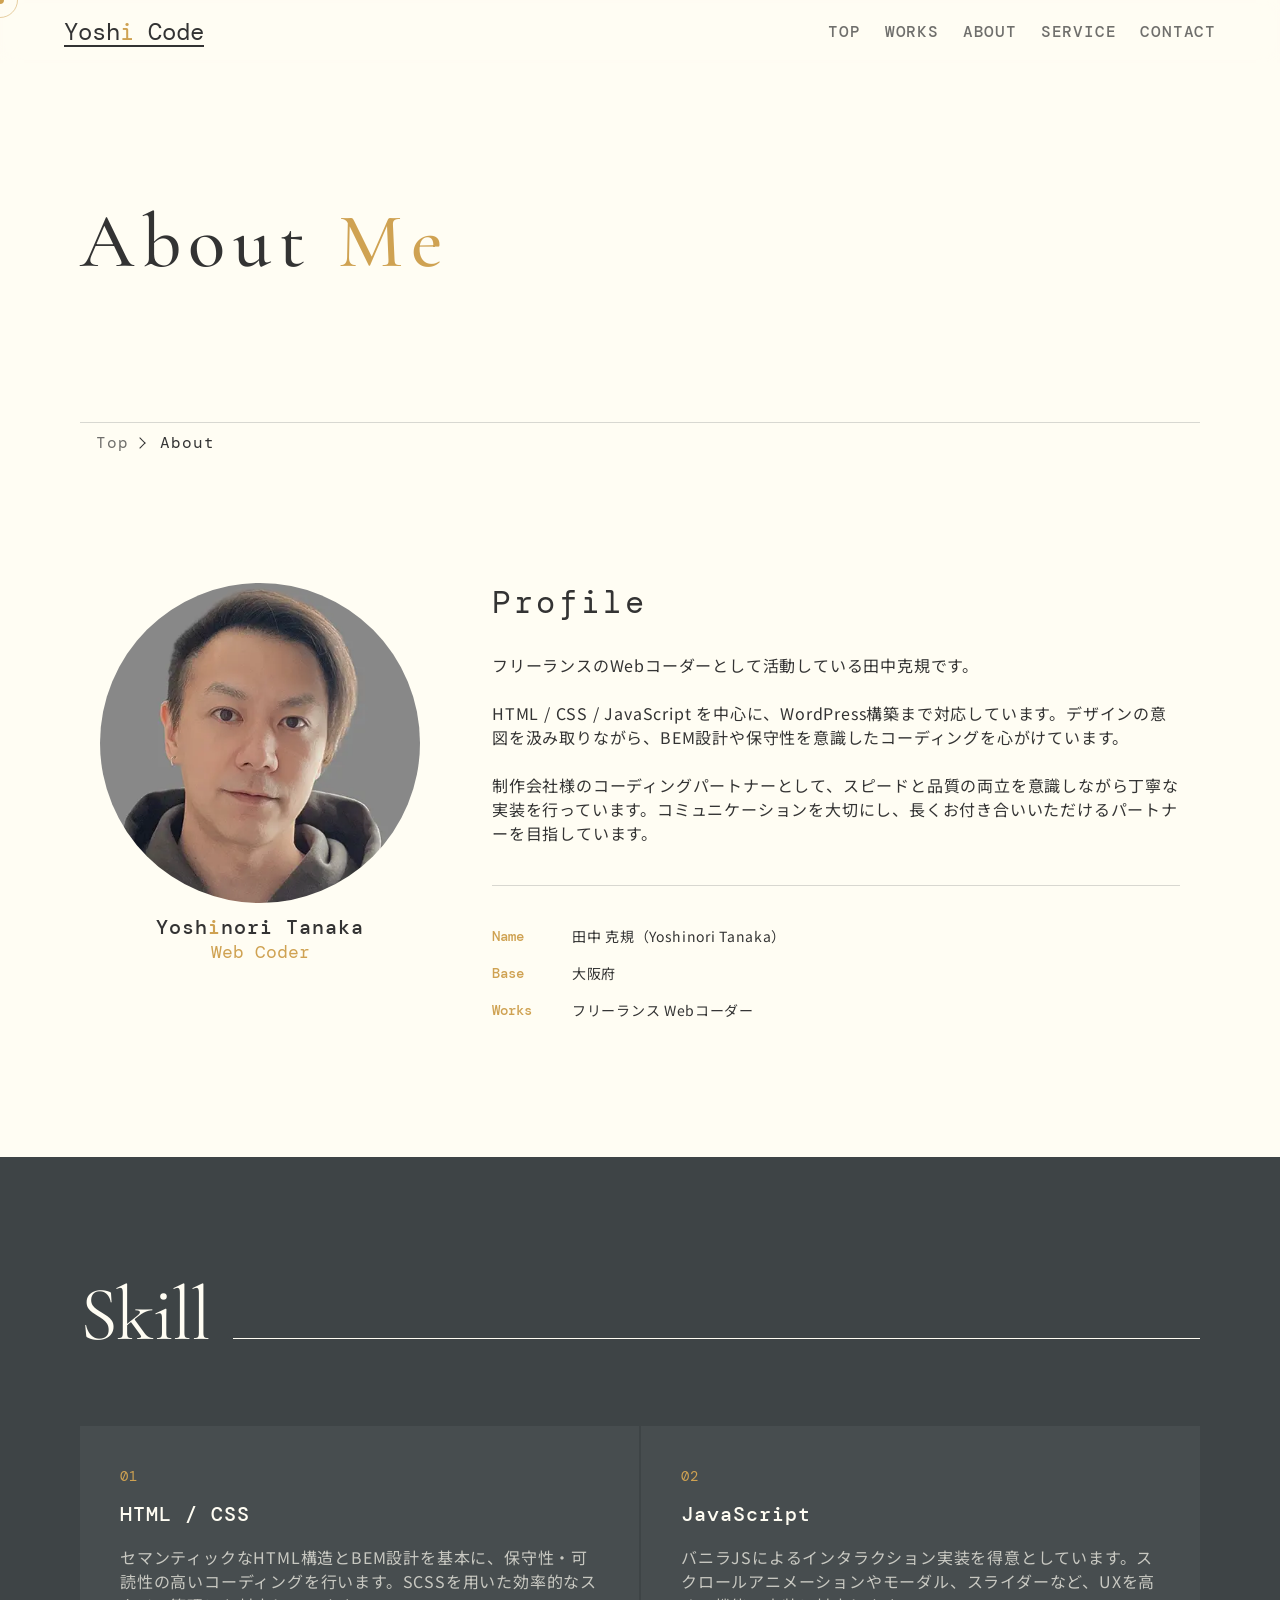
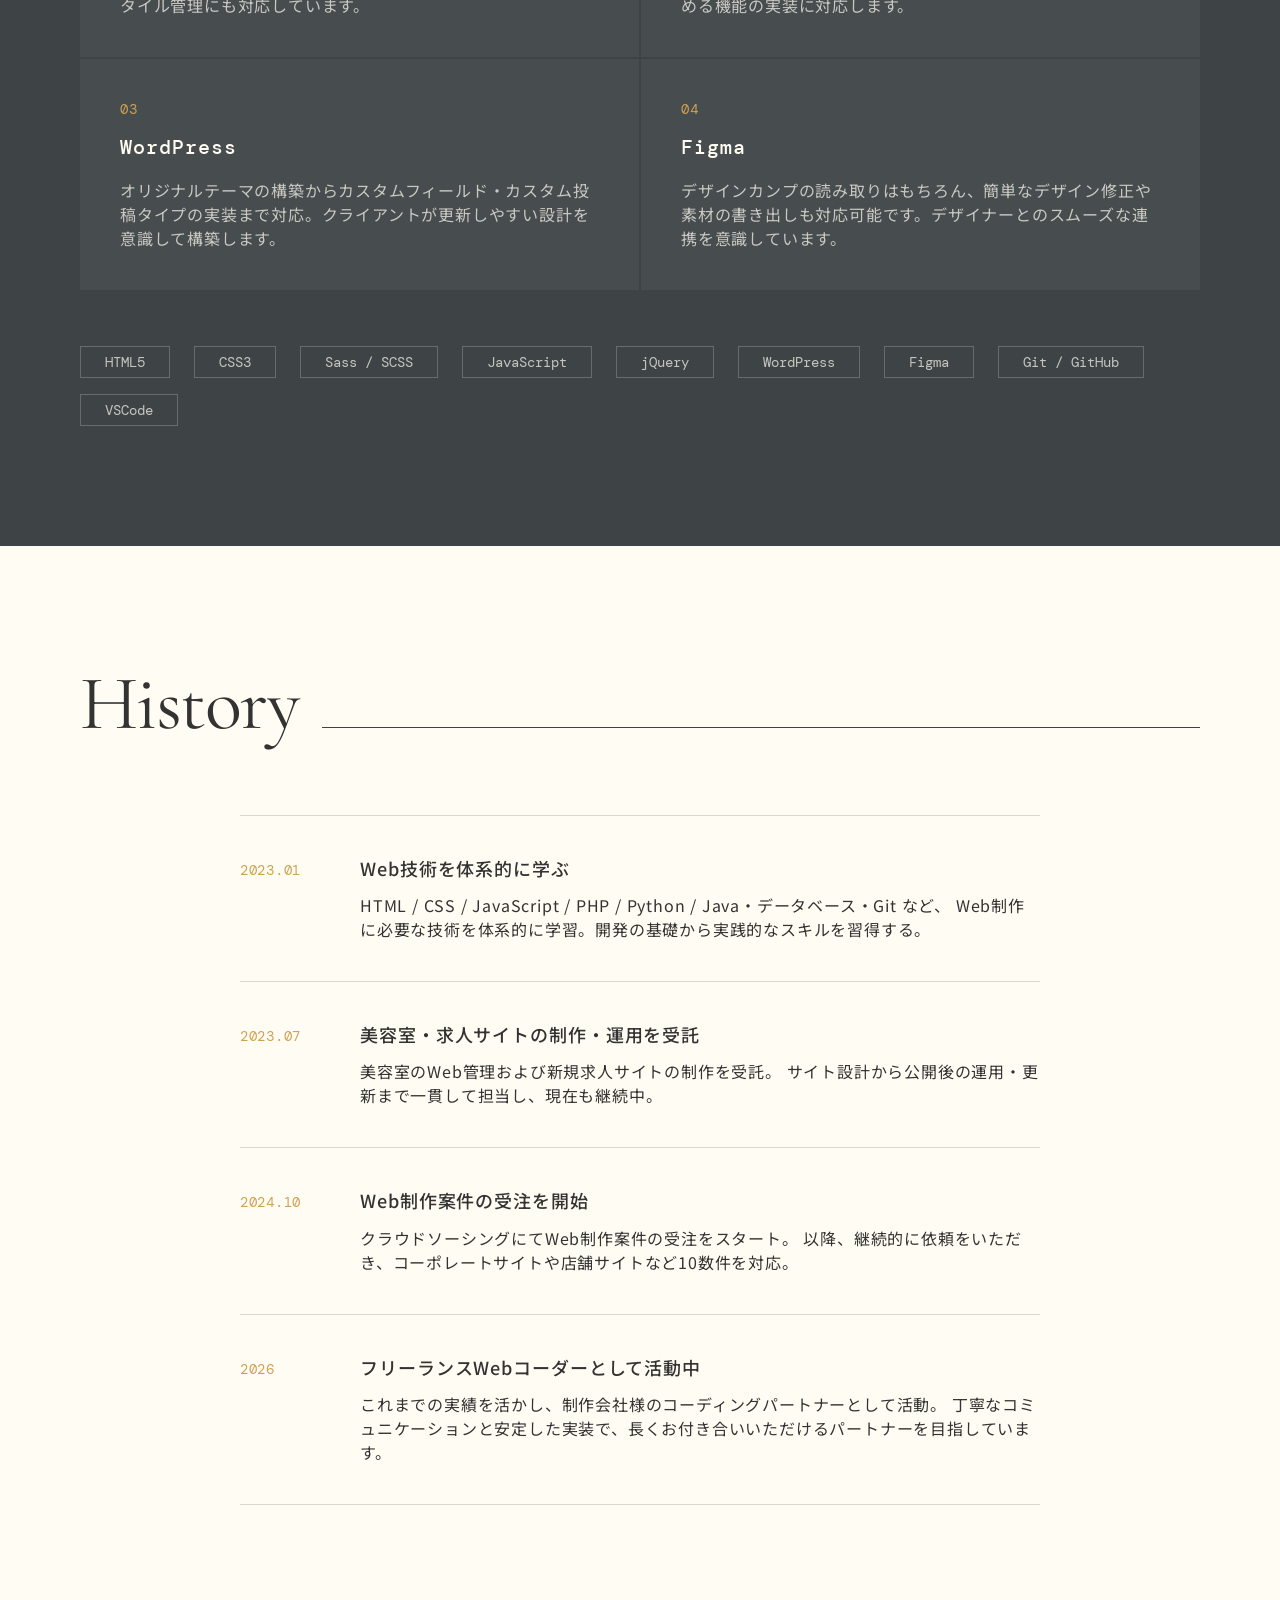
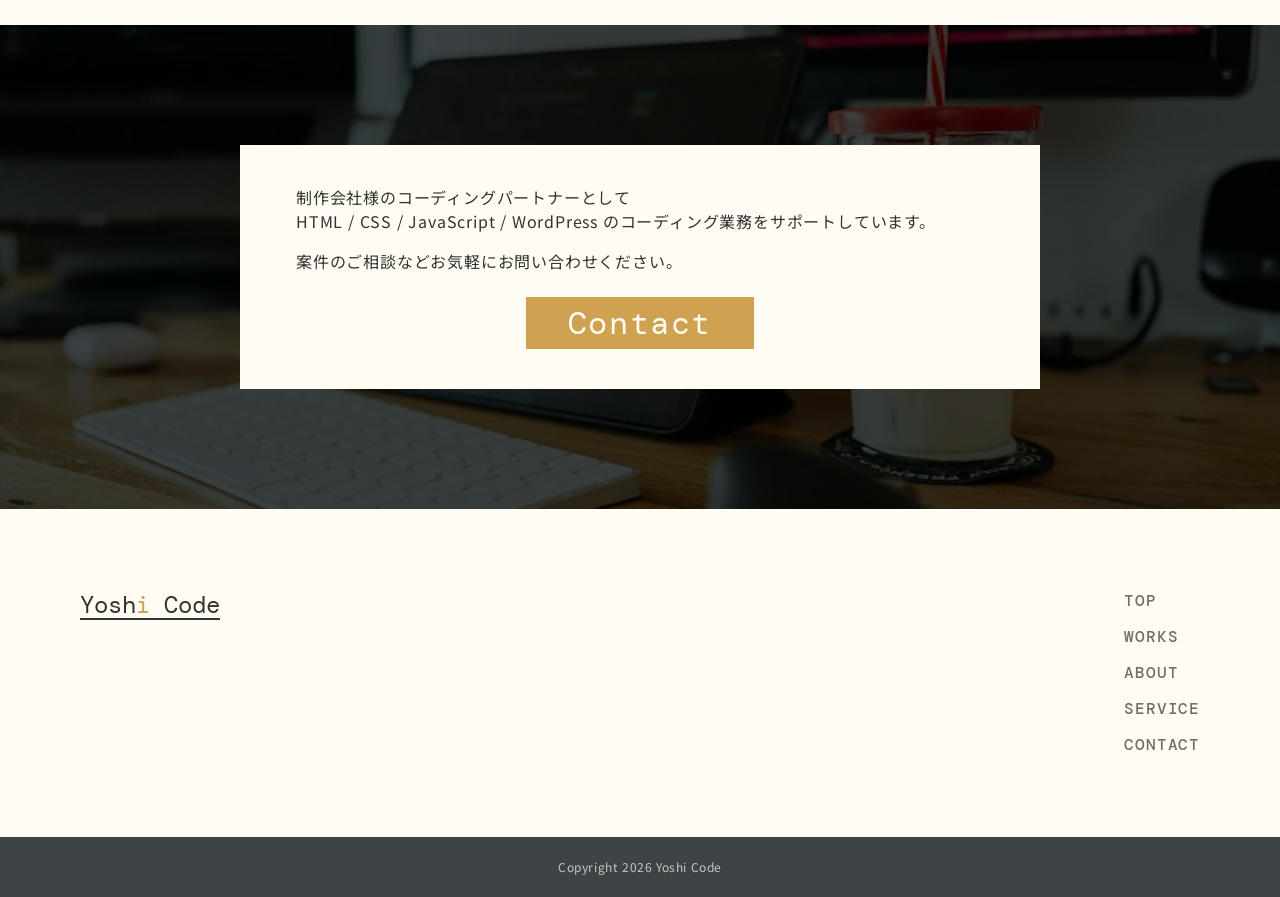
==== commit b275c341: "アバウトページ作成、p-top__about-skill-tagsをc-skill-tagsにコンポーネント化" ====
--- a/about.html
+++ b/about.html
@@ -103,7 +103,7 @@
 
     <!-- ページヘッダー -->
     <section class="l-page-header js-mv">
-      <div class="inner">
+      <div class="l-inner">
         <div class="l-page-header__content">
           <h1 class="l-page-header__title cormorant-garamond">
             about
@@ -126,7 +126,7 @@
 
     <!-- プロフィール -->
     <section class="p-about">
-      <div class="inner">
+      <div class="l-inner">
         <div class="p-about__profile">
           <figure class="p-about__img u-fade-up js-fade">
             <img src="asset/images/yoshi.webp" alt="田中 克規" loading="lazy">
@@ -165,14 +165,14 @@
 
     <!-- スキル -->
     <section class="p-about__skill">
-      <div class="inner">
+      <div class="l-inner">
         <h2 class="c-title cormorant-garamond">
-          sk<span class="u-accent">i</span>ll
+          skill
           <span class="c-title__line"></span>
         </h2>
         <div class="p-about__skill-content">
           <ul class="p-about__skill-list">
-            <li class="p-about__skill-item u-fade-up js-fade">
+            <li class="p-about__skill-item u-fade-up js-fade js-hove">
               <div class="p-about__skill-card">
                 <span class="p-about__skill-num dm-mono">01</span>
                 <h3 class="p-about__skill-title dm-mono">HTML / CSS</h3>
@@ -181,7 +181,7 @@
                 </p>
               </div>
             </li>
-            <li class="p-about__skill-item u-fade-up js-fade">
+            <li class="p-about__skill-item u-fade-up js-fade js-hove">
               <div class="p-about__skill-card">
                 <span class="p-about__skill-num dm-mono">02</span>
                 <h3 class="p-about__skill-title dm-mono">JavaScript</h3>
@@ -190,7 +190,7 @@
                 </p>
               </div>
             </li>
-            <li class="p-about__skill-item u-fade-up js-fade">
+            <li class="p-about__skill-item u-fade-up js-fade js-hove">
               <div class="p-about__skill-card">
                 <span class="p-about__skill-num dm-mono">03</span>
                 <h3 class="p-about__skill-title dm-mono">WordPress</h3>
@@ -199,7 +199,7 @@
                 </p>
               </div>
             </li>
-            <li class="p-about__skill-item u-fade-up js-fade">
+            <li class="p-about__skill-item u-fade-up js-fade js-hove">
               <div class="p-about__skill-card">
                 <span class="p-about__skill-num dm-mono">04</span>
                 <h3 class="p-about__skill-title dm-mono">Figma</h3>
@@ -213,16 +213,16 @@
 
         <!-- スキルタグ -->
         <div class="p-about__skill-tags u-fade-up js-fade">
-          <ul class="p-about__tag-list">
-            <li class="p-about__tag-item dm-mono">HTML5</li>
-            <li class="p-about__tag-item dm-mono">CSS3</li>
-            <li class="p-about__tag-item dm-mono">Sass / SCSS</li>
-            <li class="p-about__tag-item dm-mono">JavaScript</li>
-            <li class="p-about__tag-item dm-mono">jQuery</li>
-            <li class="p-about__tag-item dm-mono">WordPress</li>
-            <li class="p-about__tag-item dm-mono">Figma</li>
-            <li class="p-about__tag-item dm-mono">Git / GitHub</li>
-            <li class="p-about__tag-item dm-mono">VSCode</li>
+          <ul class="c-skill-tag__list">
+            <li class="c-skill-tag__item dm-mono js-hove">HTML5</li>
+            <li class="c-skill-tag__item dm-mono js-hove">CSS3</li>
+            <li class="c-skill-tag__item dm-mono js-hove">Sass / SCSS</li>
+            <li class="c-skill-tag__item dm-mono js-hove">JavaScript</li>
+            <li class="c-skill-tag__item dm-mono js-hove">jQuery</li>
+            <li class="c-skill-tag__item dm-mono js-hove">WordPress</li>
+            <li class="c-skill-tag__item dm-mono js-hove">Figma</li>
+            <li class="c-skill-tag__item dm-mono js-hove">Git / GitHub</li>
+            <li class="c-skill-tag__item dm-mono js-hove">VSCode</li>
           </ul>
         </div>
       </div>
@@ -230,39 +230,51 @@
 
     <!-- 経歴 -->
     <section class="p-about__history">
-      <div class="inner">
+      <div class="l-inner">
         <h2 class="c-title cormorant-garamond">
-          h<span class="u-accent">i</span>story
+          history
           <span class="c-title__line"></span>
         </h2>
         <div class="p-about__history-content">
           <ol class="p-about__history-list">
             <li class="p-about__history-item u-fade-up js-fade">
-              <span class="p-about__history-year dm-mono">2020</span>
+              <span class="p-about__history-year dm-mono">2023.01</span>
               <div class="p-about__history-body">
-                <h3 class="p-about__history-title">Web制作に独学で入門</h3>
-                <p class="c-text">HTML / CSS を独学で学び始める。書籍やオンライン教材をもとに基礎を習得。</p>
+                <h3 class="p-about__history-title">Web技術を体系的に学ぶ</h3>
+                <p class="c-text">
+                  HTML / CSS / JavaScript / PHP / Python / Java・データベース・Git など、
+                  Web制作に必要な技術を体系的に学習。開発の基礎から実践的なスキルを習得する。
+                </p>
               </div>
             </li>
             <li class="p-about__history-item u-fade-up js-fade">
-              <span class="p-about__history-year dm-mono">2021</span>
+              <span class="p-about__history-year dm-mono">2023.07</span>
               <div class="p-about__history-body">
-                <h3 class="p-about__history-title">JavaScript・WordPressの学習開始</h3>
-                <p class="c-text">バニラJSやWordPressのオリジナルテーマ構築を学び、実装の幅を広げる。</p>
+                <h3 class="p-about__history-title">美容室・求人サイトの制作・運用を受託</h3>
+                <p class="c-text">
+                  美容室のWeb管理および新規求人サイトの制作を受託。
+                  サイト設計から公開後の運用・更新まで一貫して担当し、現在も継続中。
+                </p>
               </div>
             </li>
             <li class="p-about__history-item u-fade-up js-fade">
-              <span class="p-about__history-year dm-mono">2022</span>
+              <span class="p-about__history-year dm-mono">2024.10</span>
               <div class="p-about__history-body">
-                <h3 class="p-about__history-title">制作会社でのコーディング業務開始</h3>
-                <p class="c-text">副業としてコーポレートサイトや店舗サイトのコーディングを担当。実務経験を積む。</p>
+                <h3 class="p-about__history-title">Web制作案件の受注を開始</h3>
+                <p class="c-text">
+                  クラウドソーシングにてWeb制作案件の受注をスタート。
+                  以降、継続的に依頼をいただき、コーポレートサイトや店舗サイトなど10数件を対応。
+                </p>
               </div>
             </li>
             <li class="p-about__history-item u-fade-up js-fade">
-              <span class="p-about__history-year dm-mono">2024</span>
+              <span class="p-about__history-year dm-mono">2026</span>
               <div class="p-about__history-body">
-                <h3 class="p-about__history-title">フリーランスとして独立</h3>
-                <p class="c-text">フリーランスWebコーダーとして独立。制作会社様のコーディングパートナーとして複数の案件に携わる。</p>
+                <h3 class="p-about__history-title">フリーランスWebコーダーとして活動中</h3>
+                <p class="c-text">
+                  これまでの実績を活かし、制作会社様のコーディングパートナーとして活動。
+                  丁寧なコミュニケーションと安定した実装で、長くお付き合いいただけるパートナーを目指しています。
+                </p>
               </div>
             </li>
           </ol>
@@ -275,7 +287,7 @@
   <!-- フッター -->
   <footer class="l-footer">
     <div class="c-cta">
-      <div class="inner">
+      <div class="l-inner">
         <div class="c-cta__content u-fade-up js-fade">
           <p class="c-text">
             制作会社様のコーディングパートナーとして<br>
@@ -292,7 +304,7 @@
         </div>
       </div>
     </div>
-    <div class="inner">
+    <div class="l-inner">
       <div class="l-footer__content">
         <div class="c-site-title">
           <a class="c-site-title__link dm-mono" href="index.html">
--- a/asset/css/app.css
+++ b/asset/css/app.css
@@ -1404,6 +1404,54 @@
   transition: transform 0.3s;
 }
 
+.c-skill-tag__list {
+  margin: 48px 0 0 0;
+  padding: 0;
+  list-style: none;
+  display: flex;
+  flex-wrap: wrap;
+  gap: 16px 24px;
+}
+@media (max-width: 599px) {
+  .c-skill-tag__list {
+    margin: 32px 0 0 0;
+    gap: 8px 20px;
+  }
+}
+.c-skill-tag__item {
+  position: relative;
+  font-size: 0.875rem;
+  line-height: 1;
+  letter-spacing: 0;
+  border: 1px solid rgba(51, 51, 51, 0.2);
+  padding: 8px 24px;
+  opacity: 0.7;
+  transition: 0.3s;
+  z-index: 0;
+}
+@media (hover: hover) and (pointer: fine) {
+  .c-skill-tag__item:hover {
+    opacity: 1;
+    border: 1px solid var(--color-gold);
+  }
+  .c-skill-tag__item:hover::before {
+    transform: scaleX(1);
+  }
+}
+.c-skill-tag__item::before {
+  content: "";
+  position: absolute;
+  top: 0;
+  bottom: 0;
+  left: 0;
+  right: 0;
+  background: var(--color-gold);
+  transform: scaleX(0);
+  transform-origin: left;
+  transition: transform 0.3s;
+  z-index: -1;
+}
+
 .p-mv {
   min-height: 90svh;
   display: flex;
@@ -1632,53 +1680,6 @@
   text-align: center;
   color: var(--text-accent);
 }
-.p-top__about-skill-list {
-  margin: 48px 0 0 0;
-  padding: 0;
-  list-style: none;
-  display: flex;
-  flex-wrap: wrap;
-  gap: 16px 24px;
-}
-@media (max-width: 599px) {
-  .p-top__about-skill-list {
-    margin: 32px 0 0 0;
-    gap: 8px 20px;
-  }
-}
-.p-top__about-skill-item {
-  position: relative;
-  font-size: 0.875rem;
-  line-height: 1;
-  letter-spacing: 0;
-  border: 1px solid rgba(51, 51, 51, 0.2);
-  padding: 8px 24px;
-  opacity: 0.7;
-  transition: 0.3s;
-  z-index: 0;
-}
-@media (hover: hover) and (pointer: fine) {
-  .p-top__about-skill-item:hover {
-    opacity: 1;
-    border: 1px solid var(--color-gold);
-  }
-  .p-top__about-skill-item:hover::before {
-    transform: scaleX(1);
-  }
-}
-.p-top__about-skill-item::before {
-  content: "";
-  position: absolute;
-  top: 0;
-  bottom: 0;
-  left: 0;
-  right: 0;
-  background: var(--color-gold);
-  transform: scaleX(0);
-  transform-origin: left;
-  transition: transform 0.3s;
-  z-index: -1;
-}
 .p-top__about-info .c-text + .c-text {
   margin-top: 24px;
 }
@@ -2224,6 +2225,253 @@
   }
 }
 
+.p-about {
+  padding: 120px 0;
+}
+@media (max-width: 768px) {
+  .p-about {
+    padding: 80px 0;
+  }
+}
+.p-about__profile {
+  display: grid;
+  grid-template-columns: 320px 1fr;
+  gap: 72px;
+  max-width: 1080px;
+  margin: 0 auto;
+}
+@media (max-width: 1024px) {
+  .p-about__profile {
+    gap: 40px;
+  }
+}
+@media (max-width: 768px) {
+  .p-about__profile {
+    grid-template-columns: 220px 1fr;
+  }
+}
+@media (max-width: 599px) {
+  .p-about__profile {
+    grid-template-columns: 1fr;
+  }
+}
+.p-about__img {
+  margin: 0;
+  width: 100%;
+  max-width: 320px;
+}
+@media (max-width: 599px) {
+  .p-about__img {
+    margin: 0 auto;
+  }
+}
+.p-about__img img {
+  border-radius: 50%;
+  width: 100%;
+  aspect-ratio: 1;
+}
+.p-about__caption {
+  margin-top: 12px;
+}
+.p-about__name {
+  margin: 0;
+  font-size: 1.25rem;
+  font-weight: 500;
+  line-height: 1.2;
+  letter-spacing: 0.05em;
+  text-align: center;
+}
+.p-about__role {
+  margin: 0;
+  font-size: 1.125rem;
+  letter-spacing: 0;
+  text-align: center;
+  color: var(--text-accent);
+}
+.p-about__info .c-title__page {
+  margin-bottom: 32px;
+}
+.p-about__info .c-text + .c-text {
+  margin-top: 24px;
+}
+.p-about__meta {
+  display: grid;
+  grid-template-columns: 60px 1fr;
+  gap: 16px 20px;
+  margin-top: 40px;
+  padding-top: 40px;
+  border-top: 1px solid rgba(62, 68, 70, 0.2);
+}
+@media (max-width: 599px) {
+  .p-about__meta {
+    margin-top: 32px;
+    padding-top: 32px;
+  }
+}
+.p-about__term {
+  font-size: 0.875rem;
+  font-weight: 500;
+  letter-spacing: 0;
+  color: var(--text-accent);
+  text-transform: capitalize;
+}
+.p-about__desc {
+  margin: 0;
+  font-size: 0.875rem;
+  letter-spacing: 0.05em;
+  color: var(--text);
+}
+.p-about__skill {
+  padding: 120px 0;
+  background-color: var(--color-dark);
+}
+@media (max-width: 768px) {
+  .p-about__skill {
+    padding: 80px 0;
+  }
+}
+.p-about__skill .c-title {
+  color: var(--text-light);
+}
+.p-about__skill .c-title__line {
+  background-color: var(--color-cream);
+}
+.p-about__skill-content {
+  margin-top: 72px;
+}
+@media (max-width: 768px) {
+  .p-about__skill-content {
+    margin-top: 56px;
+  }
+}
+.p-about__skill-list {
+  display: grid;
+  grid-template-columns: repeat(2, 1fr);
+  gap: 2px;
+  margin: 0;
+  padding: 0;
+  list-style: none;
+}
+@media (max-width: 599px) {
+  .p-about__skill-list {
+    grid-template-columns: 1fr;
+  }
+}
+.p-about__skill-card {
+  padding: 40px;
+  background-color: rgba(255, 253, 243, 0.05);
+  transition: background-color 0.3s;
+}
+@media (max-width: 1024px) {
+  .p-about__skill-card {
+    padding: 32px;
+  }
+}
+@media (max-width: 599px) {
+  .p-about__skill-card {
+    padding: 24px 20px;
+  }
+}
+@media (hover: hover) and (pointer: fine) {
+  .p-about__skill-card:hover {
+    background-color: rgba(207, 161, 82, 0.1);
+  }
+}
+.p-about__skill-card .c-text {
+  color: var(--text-light);
+  opacity: 0.7;
+}
+.p-about__skill-num {
+  display: block;
+  font-size: 0.875rem;
+  letter-spacing: 0.05em;
+  color: var(--text-accent);
+  margin-bottom: 12px;
+}
+.p-about__skill-title {
+  margin: 0 0 16px;
+  font-size: 1.25rem;
+  font-weight: 500;
+  letter-spacing: 0.05em;
+  color: var(--text-light);
+}
+.p-about__skill-tags {
+  margin-top: 56px;
+}
+.p-about__skill-tags .c-skill-tag__item {
+  border: 1px solid rgba(255, 253, 243, 0.3);
+  color: var(--text-light);
+}
+@media (hover: hover) and (pointer: fine) {
+  .p-about__skill-tags .c-skill-tag__item:hover {
+    opacity: 1;
+    border: 1px solid var(--color-gold);
+  }
+  .p-about__skill-tags .c-skill-tag__item:hover::before {
+    transform: scaleX(1);
+  }
+}
+.p-about__history {
+  padding: 120px 0 0;
+}
+@media (max-width: 768px) {
+  .p-about__history {
+    padding: 80px 0 0;
+  }
+}
+.p-about__history-content {
+  max-width: 800px;
+  margin: 72px auto 0;
+}
+@media (max-width: 768px) {
+  .p-about__history-content {
+    margin: 56px auto 0;
+  }
+}
+.p-about__history-list {
+  margin: 0;
+  padding: 0;
+  list-style: none;
+}
+.p-about__history-item {
+  display: grid;
+  grid-template-columns: 80px 1fr;
+  gap: 0 40px;
+  padding: 40px 0;
+  border-bottom: 1px solid rgba(62, 68, 70, 0.2);
+}
+@media (max-width: 599px) {
+  .p-about__history-item {
+    grid-template-columns: 56px 1fr;
+    gap: 0 20px;
+    padding: 32px 0;
+  }
+}
+.p-about__history-item:first-child {
+  border-top: 1px solid rgba(62, 68, 70, 0.2);
+}
+.p-about__history-year {
+  display: block;
+  padding-top: 4px;
+  font-size: 0.875rem;
+  letter-spacing: 0.05em;
+  color: var(--text-accent);
+  white-space: nowrap;
+}
+.p-about__history-title {
+  margin: 0 0 12px;
+  font-size: 1.125rem;
+  font-weight: 500;
+  line-height: 1.4;
+  letter-spacing: 0.05em;
+  color: var(--text);
+}
+@media (max-width: 599px) {
+  .p-about__history-title {
+    font-size: 1rem;
+  }
+}
+
 .u-fade-up {
   opacity: 0;
   filter: blur(10px);
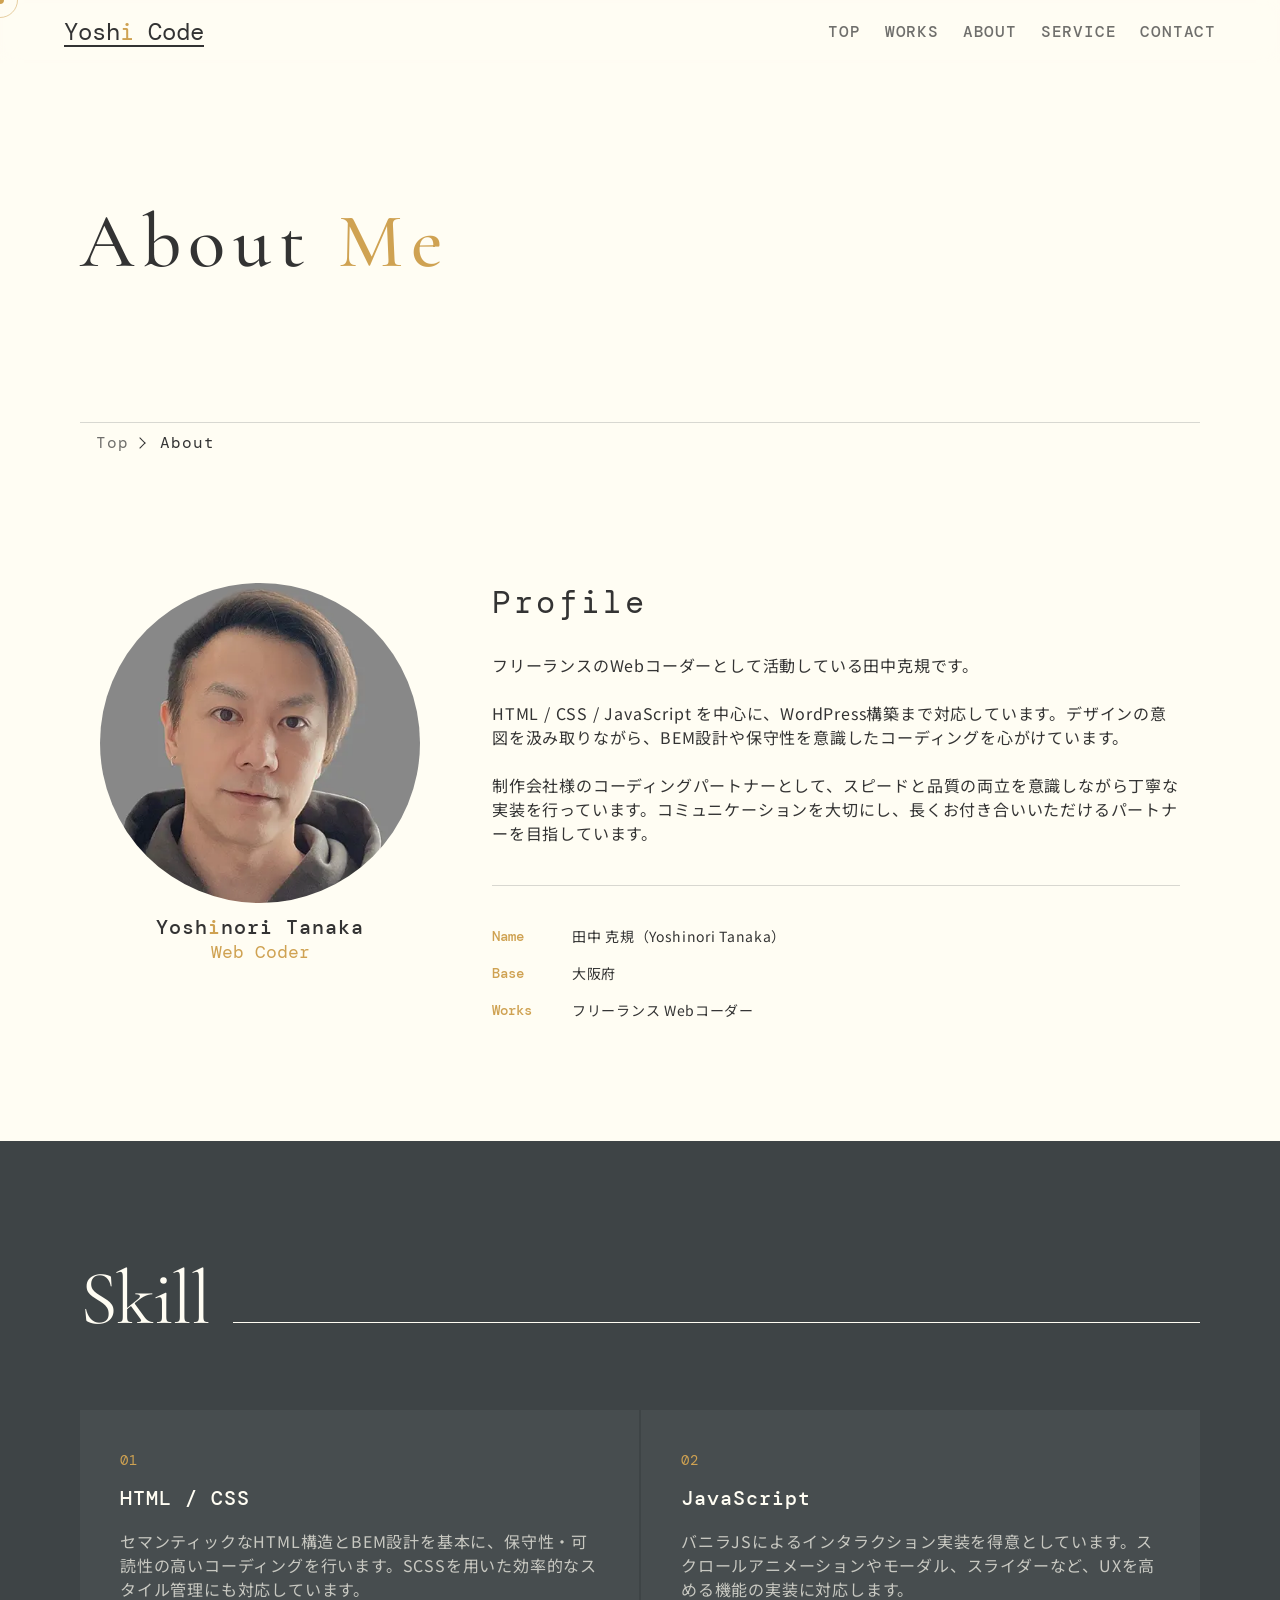
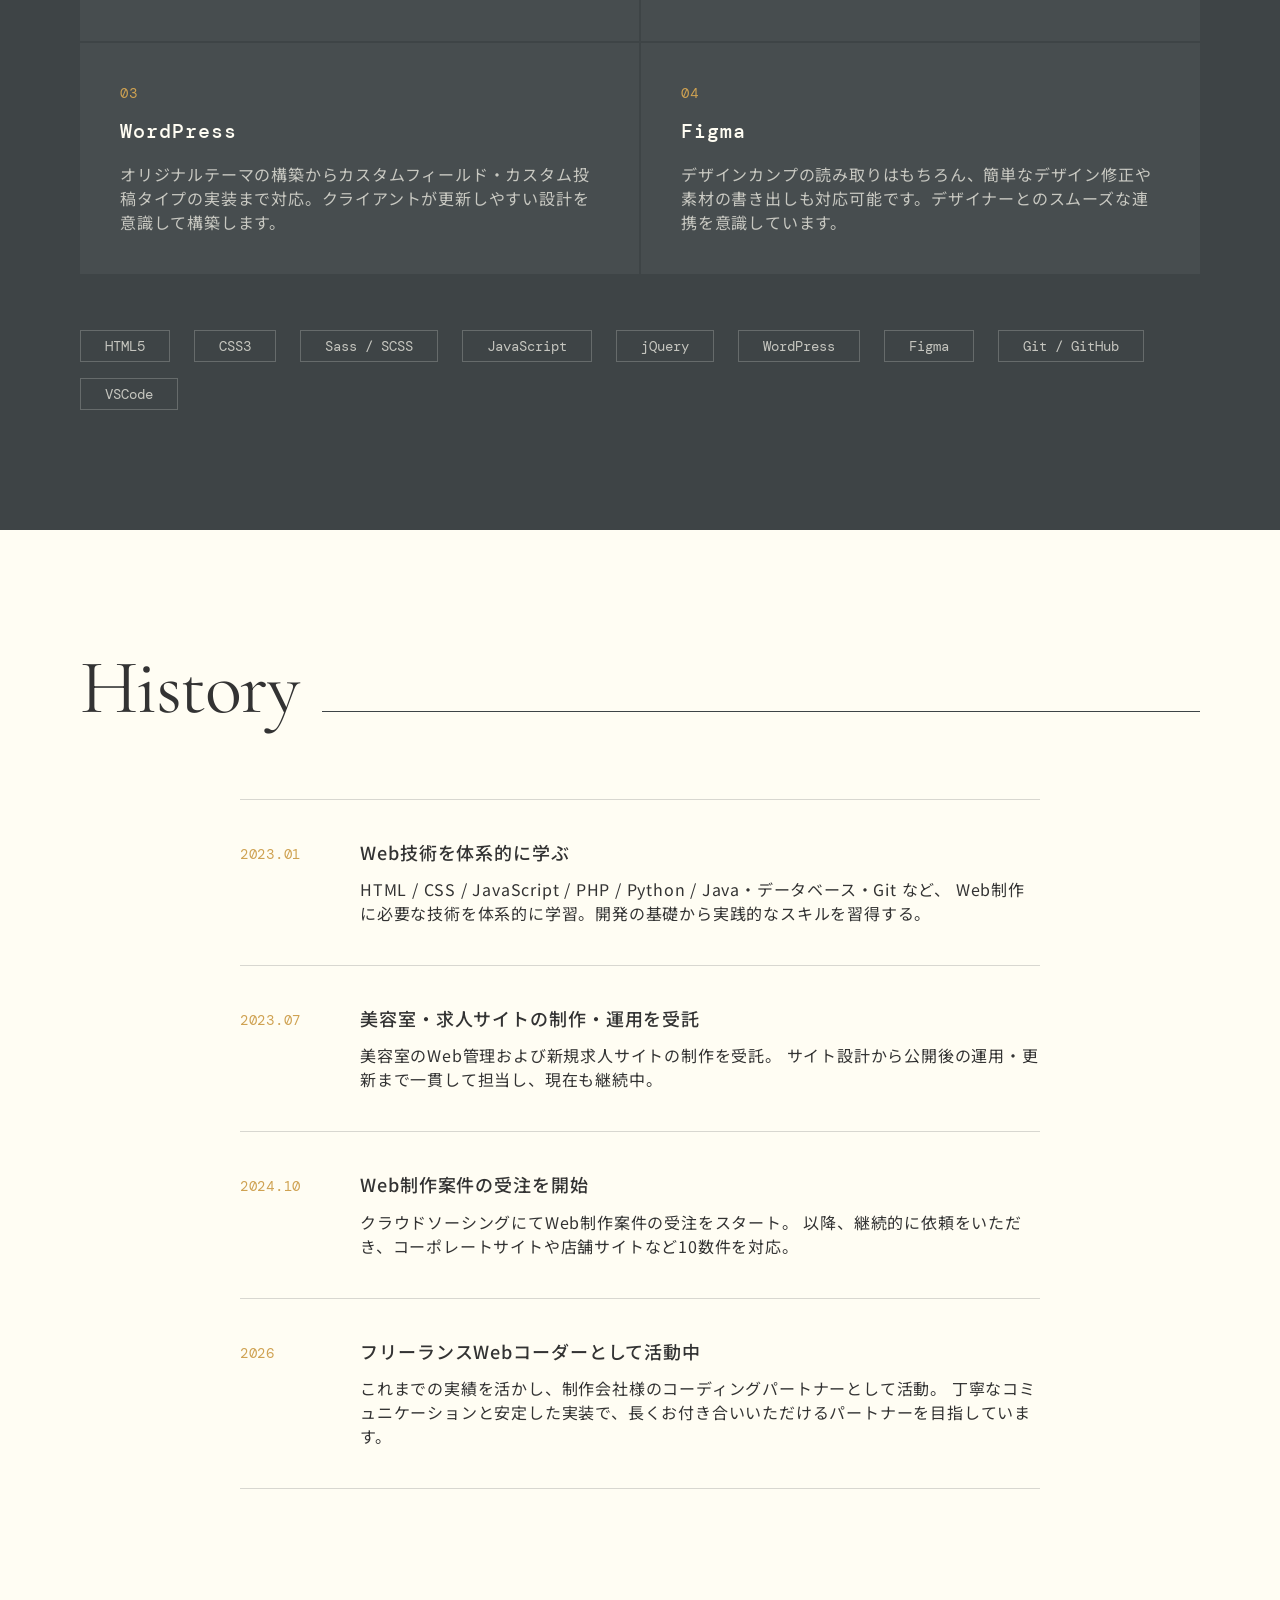
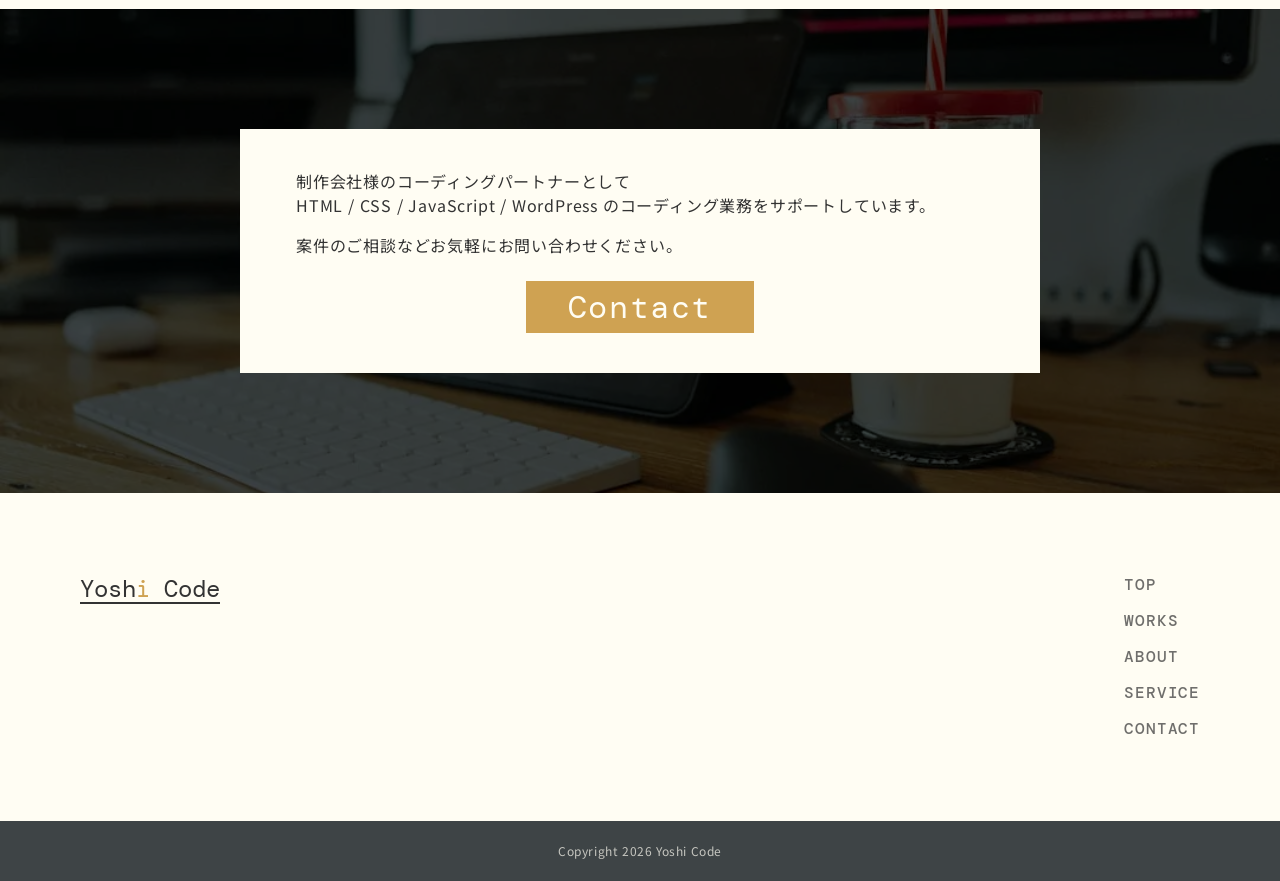
==== commit 5e68f26f: "微調整とサンクスページ作成" ====
--- a/about.html
+++ b/about.html
@@ -141,15 +141,17 @@
           </figure>
           <div class="p-about__info u-fade-up js-fade">
             <h2 class="c-title__page dm-mono">Profile</h2>
-            <p class="c-text">
-              フリーランスのWebコーダーとして活動している田中克規です。
-            </p>
-            <p class="c-text">
-              HTML / CSS / JavaScript を中心に、WordPress構築まで対応しています。デザインの意図を汲み取りながら、BEM設計や保守性を意識したコーディングを心がけています。
-            </p>
-            <p class="c-text">
-              制作会社様のコーディングパートナーとして、スピードと品質の両立を意識しながら丁寧な実装を行っています。コミュニケーションを大切にし、長くお付き合いいただけるパートナーを目指しています。
-            </p>
+            <div class="p-about__info-texts">
+              <p class="c-text">
+                フリーランスのWebコーダーとして活動している田中克規です。
+              </p>
+              <p class="c-text">
+                HTML / CSS / JavaScript を中心に、WordPress構築まで対応しています。デザインの意図を汲み取りながら、BEM設計や保守性を意識したコーディングを心がけています。
+              </p>
+              <p class="c-text">
+                制作会社様のコーディングパートナーとして、スピードと品質の両立を意識しながら丁寧な実装を行っています。コミュニケーションを大切にし、長くお付き合いいただけるパートナーを目指しています。
+              </p>
+            </div>
             <dl class="p-about__meta">
               <dt class="p-about__term dm-mono">name</dt>
               <dd class="p-about__desc">田中 克規（Yoshinori Tanaka）</dd>
--- a/asset/css/app.css
+++ b/asset/css/app.css
@@ -2288,24 +2288,24 @@
   text-align: center;
   color: var(--text-accent);
 }
-.p-about__info .c-title__page {
-  margin-bottom: 32px;
-}
-.p-about__info .c-text + .c-text {
+.p-about__info-texts {
+  margin-top: 32px;
+}
+.p-about__info-texts .c-text + .c-text {
   margin-top: 24px;
 }
 .p-about__meta {
   display: grid;
   grid-template-columns: 60px 1fr;
   gap: 16px 20px;
-  margin-top: 40px;
-  padding-top: 40px;
+  margin: 40px 0 0 0;
+  padding: 40px 0 0 0;
   border-top: 1px solid rgba(62, 68, 70, 0.2);
 }
 @media (max-width: 599px) {
   .p-about__meta {
-    margin-top: 32px;
-    padding-top: 32px;
+    margin: 32px 0 0 0;
+    padding: 32px 0 0 0;
   }
 }
 .p-about__term {
@@ -2378,6 +2378,7 @@
   }
 }
 .p-about__skill-card .c-text {
+  margin-top: 16px;
   color: var(--text-light);
   opacity: 0.7;
 }
@@ -2386,10 +2387,9 @@
   font-size: 0.875rem;
   letter-spacing: 0.05em;
   color: var(--text-accent);
-  margin-bottom: 12px;
 }
 .p-about__skill-title {
-  margin: 0 0 16px;
+  margin: 12px 0 0 0;
   font-size: 1.25rem;
   font-weight: 500;
   letter-spacing: 0.05em;
@@ -2458,8 +2458,11 @@
   color: var(--text-accent);
   white-space: nowrap;
 }
+.p-about__history-body .c-text {
+  margin-top: 12px;
+}
 .p-about__history-title {
-  margin: 0 0 12px;
+  margin: 0;
   font-size: 1.125rem;
   font-weight: 500;
   line-height: 1.4;
@@ -2470,6 +2473,729 @@
   .p-about__history-title {
     font-size: 1rem;
   }
+}
+
+.p-service {
+  padding: 120px 0 60px;
+}
+@media (max-width: 768px) {
+  .p-service {
+    padding: 80px 0 20px;
+  }
+}
+.p-service__list {
+  margin: 0;
+  padding: 0;
+  list-style: none;
+  display: flex;
+  flex-direction: column;
+  gap: 2px;
+}
+.p-service__item {
+  background-color: var(--color-dark);
+}
+.p-service__card {
+  display: grid;
+  grid-template-columns: 280px 1fr;
+  gap: 0 80px;
+  padding: 56px 40px;
+}
+@media (max-width: 1024px) {
+  .p-service__card {
+    grid-template-columns: 200px 1fr;
+    gap: 0 40px;
+    padding: 48px 32px;
+  }
+}
+@media (max-width: 768px) {
+  .p-service__card {
+    grid-template-columns: 1fr;
+    gap: 24px 0;
+    padding: 40px 24px;
+  }
+}
+@media (max-width: 599px) {
+  .p-service__card {
+    padding: 32px 20px;
+  }
+}
+.p-service__card-head {
+  border-right: 1px solid rgba(255, 253, 243, 0.15);
+  padding-right: 56px;
+}
+@media (max-width: 1024px) {
+  .p-service__card-head {
+    padding-right: 40px;
+  }
+}
+@media (max-width: 768px) {
+  .p-service__card-head {
+    border-right: none;
+    border-bottom: 1px solid rgba(255, 253, 243, 0.15);
+    padding-right: 0;
+    padding-bottom: 24px;
+    display: flex;
+    align-items: baseline;
+    gap: 16px;
+  }
+}
+.p-service__num {
+  display: block;
+  font-size: 0.875rem;
+  letter-spacing: 0.05em;
+  color: var(--text-accent);
+}
+.p-service__title {
+  margin: 16px 0 0 0;
+  font-size: clamp(2rem, 3vw, 3rem);
+  font-weight: 400;
+  letter-spacing: 0;
+  color: var(--text-light);
+}
+@media (max-width: 768px) {
+  .p-service__title {
+    margin: 0;
+  }
+}
+.p-service__card-body {
+  padding-top: 8px;
+}
+@media (max-width: 768px) {
+  .p-service__card-body {
+    padding-top: 0;
+  }
+}
+.p-service__card-body .c-text {
+  color: var(--text-light);
+  opacity: 0.7;
+}
+.p-service__detail-list {
+  margin: 24px 0 0;
+  padding: 0;
+  list-style: none;
+  display: flex;
+  flex-direction: column;
+  gap: 12px;
+}
+.p-service__detail-item {
+  position: relative;
+  font-size: 0.875rem;
+  letter-spacing: 0.05em;
+  color: var(--text-light);
+  padding-left: 16px;
+  opacity: 0.7;
+}
+.p-service__detail-item::before {
+  content: "";
+  position: absolute;
+  top: 50%;
+  left: 0;
+  width: 6px;
+  height: 1px;
+  background-color: var(--color-gold);
+}
+.p-service__price {
+  padding: 120px 0 60px;
+}
+@media (max-width: 768px) {
+  .p-service__price {
+    padding: 80px 0 20px;
+  }
+}
+.p-service__price-read {
+  margin-top: 16px;
+}
+.p-service__price-content {
+  margin-top: 72px;
+}
+@media (max-width: 768px) {
+  .p-service__price-content {
+    margin-top: 56px;
+  }
+}
+.p-service__price-list {
+  display: grid;
+  grid-template-columns: repeat(3, 1fr);
+  gap: 2px;
+  margin: 0;
+  padding: 0;
+  list-style: none;
+}
+@media (max-width: 768px) {
+  .p-service__price-list {
+    grid-template-columns: 1fr;
+  }
+}
+.p-service__price-card {
+  background-color: var(--color-dark);
+  padding: 48px 32px;
+  height: 100%;
+  transition: background-color 0.3s;
+}
+@media (max-width: 1024px) {
+  .p-service__price-card {
+    padding: 40px 28px;
+  }
+}
+@media (max-width: 599px) {
+  .p-service__price-card {
+    padding: 32px 20px;
+  }
+}
+@media (hover: hover) and (pointer: fine) {
+  .p-service__price-card:hover {
+    background-color: rgba(62, 68, 70, 0.85);
+  }
+}
+.p-service__price-title {
+  margin: 0;
+  font-size: 1.25rem;
+  font-weight: 500;
+  letter-spacing: 0.05em;
+  color: var(--text-light);
+  opacity: 0.7;
+  padding-bottom: 24px;
+  border-bottom: 1px solid rgba(255, 253, 243, 0.15);
+}
+.p-service__price-info {
+  margin-top: 24px;
+}
+.p-service__price-info .c-text {
+  color: var(--text-light);
+  opacity: 0.6;
+  margin-top: 20px;
+}
+.p-service__price-amount {
+  margin: 0;
+  display: flex;
+  align-items: baseline;
+  gap: 4px;
+  line-height: 1;
+  color: var(--text-light);
+}
+.p-service__price-num {
+  font-size: clamp(2rem, 3.5vw, 3rem);
+  font-weight: 400;
+  letter-spacing: -0.02em;
+  color: var(--text-accent);
+}
+.p-service__price-unit {
+  font-size: 0.875rem;
+  letter-spacing: 0.05em;
+  color: var(--text-light);
+  opacity: 0.5;
+}
+.p-service__price-note {
+  margin-top: 24px;
+  font-size: 0.875rem;
+  letter-spacing: 0.05em;
+  opacity: 0.5;
+  line-height: 1.8;
+}
+@media (max-width: 599px) {
+  .p-service__price-note {
+    font-size: 0.8125rem;
+  }
+}
+.p-service__flow {
+  padding: 120px 0 60px;
+}
+@media (max-width: 768px) {
+  .p-service__flow {
+    padding: 80px 0 20px;
+  }
+}
+.p-service__flow-read {
+  margin-top: 16px;
+}
+.p-service__flow-list {
+  margin: 72px 0 0;
+  padding: 0;
+  list-style: none;
+  display: grid;
+  grid-template-columns: repeat(5, 1fr);
+  gap: 2px;
+}
+@media (max-width: 768px) {
+  .p-service__flow-list {
+    grid-template-columns: repeat(3, 1fr);
+    margin-top: 56px;
+  }
+}
+@media (max-width: 599px) {
+  .p-service__flow-list {
+    grid-template-columns: 1fr;
+  }
+}
+.p-service__flow-item {
+  position: relative;
+}
+.p-service__flow-item:not(:last-child)::after {
+  content: "";
+  position: absolute;
+  top: 40px;
+  right: -1px;
+  width: 2px;
+  height: 24px;
+  background-color: var(--color-gold);
+}
+@media (max-width: 768px) {
+  .p-service__flow-item:not(:last-child)::after {
+    display: none;
+  }
+}
+.p-service__flow-card {
+  padding: 32px 20px;
+  background-color: rgba(62, 68, 70, 0.05);
+  height: 100%;
+  transition: background-color 0.3s;
+}
+@media (max-width: 599px) {
+  .p-service__flow-card {
+    padding: 24px 20px;
+  }
+}
+@media (hover: hover) and (pointer: fine) {
+  .p-service__flow-card:hover {
+    background-color: rgba(207, 161, 82, 0.08);
+  }
+}
+.p-service__flow-card .c-text {
+  margin-top: 16px;
+}
+.p-service__flow-num {
+  display: block;
+  font-size: 0.875rem;
+  letter-spacing: 0.05em;
+  color: var(--text-accent);
+}
+.p-service__flow-title {
+  margin: 12px 0 0 0;
+  font-size: 1rem;
+  font-weight: 500;
+  letter-spacing: 0.05em;
+  color: var(--text);
+}
+.p-service__faq {
+  padding: 120px 0 0;
+}
+@media (max-width: 768px) {
+  .p-service__faq {
+    padding: 80px 0 0;
+  }
+}
+.p-service__faq-list {
+  max-width: 800px;
+  margin: 72px auto 0;
+}
+@media (max-width: 768px) {
+  .p-service__faq-list {
+    margin-top: 56px;
+  }
+}
+.p-service__faq-item {
+  border-bottom: 1px solid rgba(62, 68, 70, 0.2);
+}
+.p-service__faq-item:first-child {
+  border-top: 1px solid rgba(62, 68, 70, 0.2);
+}
+.p-service__faq-q {
+  display: flex;
+  align-items: center;
+  justify-content: space-between;
+  gap: 16px;
+  padding: 28px 0;
+  font-size: 1rem;
+  font-weight: 500;
+  letter-spacing: 0.05em;
+  color: var(--text);
+  cursor: pointer;
+  transition: color 0.3s;
+}
+@media (max-width: 599px) {
+  .p-service__faq-q {
+    font-size: 15px;
+    padding: 20px 0;
+  }
+}
+@media (hover: hover) and (pointer: fine) {
+  .p-service__faq-q:hover {
+    color: var(--text-accent);
+  }
+  .p-service__faq-q:hover .p-service__faq-icon::before,
+  .p-service__faq-q:hover .p-service__faq-icon::after {
+    background-color: var(--color-gold);
+  }
+}
+.p-service__faq-q.is-open {
+  color: var(--text-accent);
+}
+.p-service__faq-q.is-open .p-service__faq-icon::before {
+  background-color: var(--color-gold);
+}
+.p-service__faq-q.is-open .p-service__faq-icon::after {
+  transform: translateY(-50%) rotate(90deg);
+  background-color: var(--color-gold);
+}
+.p-service__faq-icon {
+  position: relative;
+  flex: 0 0 auto;
+  width: 20px;
+  aspect-ratio: 1;
+}
+.p-service__faq-icon::before, .p-service__faq-icon::after {
+  content: "";
+  position: absolute;
+  top: 50%;
+  left: 50%;
+  width: 14px;
+  height: 1px;
+  background-color: var(--text);
+  transition: 0.3s;
+}
+.p-service__faq-icon::before {
+  transform: translate(-50%, -50%);
+}
+.p-service__faq-icon::after {
+  transform: translate(-50%, -50%) rotate(90deg);
+}
+.p-service__faq-a {
+  margin: 0;
+  overflow: hidden;
+  max-height: 0;
+  transition: max-height 0.4s, padding 0.4s;
+}
+.p-service__faq-a.is-open {
+  max-height: 300px;
+  padding-bottom: 28px;
+}
+@media (max-width: 599px) {
+  .p-service__faq-a.is-open {
+    padding-bottom: 20px;
+  }
+}
+.p-service__faq-a .c-text {
+  opacity: 0.7;
+}
+
+.p-contact {
+  padding: 120px 0;
+  border-bottom: 1px solid rgba(62, 68, 70, 0.2);
+}
+@media (max-width: 768px) {
+  .p-contact {
+    padding: 80px 0;
+  }
+}
+.p-contact__content {
+  max-width: 800px;
+  margin: 0 auto;
+}
+.p-contact__lead .c-text {
+  line-height: 2;
+}
+.p-contact__form-content {
+  margin-top: 64px;
+}
+@media (max-width: 599px) {
+  .p-contact__form-content {
+    margin-top: 48px;
+  }
+}
+.p-contact__field {
+  display: flex;
+  flex-direction: column;
+  gap: 12px;
+}
+.p-contact__field + .p-contact__field {
+  margin-top: 40px;
+}
+@media (max-width: 599px) {
+  .p-contact__field + .p-contact__field {
+    margin-top: 32px;
+  }
+}
+.p-contact__label {
+  display: flex;
+  align-items: center;
+  gap: 12px;
+  font-size: 0.875rem;
+  font-weight: 500;
+  letter-spacing: 0.05em;
+  color: var(--text);
+  text-transform: capitalize;
+}
+.p-contact__required {
+  font-size: 0.75rem;
+  letter-spacing: 0.05em;
+  color: var(--text-accent);
+  border: 1px solid var(--color-gold);
+  padding: 2px 8px;
+  line-height: 1.5;
+}
+.p-contact__optional {
+  font-size: 0.75rem;
+  letter-spacing: 0.05em;
+  color: var(--text);
+  border: 1px solid rgba(51, 51, 51, 0.3);
+  padding: 2px 8px;
+  line-height: 1.5;
+  opacity: 0.5;
+}
+.p-contact__input, .p-contact__textarea, .p-contact__select {
+  width: 100%;
+  padding: 16px 20px;
+  font-family: "Noto Sans JP", sans-serif;
+  font-size: 1rem;
+  letter-spacing: 0.05em;
+  color: var(--text);
+  background-color: transparent;
+  border: 1px solid rgba(62, 68, 70, 0.3);
+  border-radius: 0;
+  outline: none;
+  transition: border-color 0.3s;
+  appearance: none;
+  -webkit-appearance: none;
+}
+@media (max-width: 599px) {
+  .p-contact__input, .p-contact__textarea, .p-contact__select {
+    font-size: 0.9375rem;
+    padding: 14px 16px;
+  }
+}
+.p-contact__input::placeholder, .p-contact__textarea::placeholder, .p-contact__select::placeholder {
+  color: var(--text);
+  opacity: 0.3;
+}
+.p-contact__input:focus, .p-contact__textarea:focus, .p-contact__select:focus {
+  border-color: var(--color-gold);
+}
+.p-contact__textarea {
+  resize: vertical;
+  min-height: 200px;
+  line-height: 1.8;
+}
+.p-contact__select-wrap {
+  position: relative;
+}
+.p-contact__select-wrap::after {
+  content: "";
+  position: absolute;
+  top: 50%;
+  right: 20px;
+  width: 8px;
+  aspect-ratio: 1;
+  border-bottom: 1px solid var(--text);
+  border-right: 1px solid var(--text);
+  transform: translateY(-70%) rotate(45deg);
+  pointer-events: none;
+  transition: border-color 0.3s;
+}
+.p-contact__select {
+  cursor: pointer;
+}
+.p-contact__select:focus + .p-contact__select-wrap::after {
+  border-color: var(--color-gold);
+}
+.p-contact__select option {
+  background-color: var(--color-cream);
+  color: var(--text);
+}
+.p-contact__privacy {
+  margin-top: 32px;
+}
+.p-contact__privacy-label {
+  display: flex;
+  align-items: center;
+  justify-content: center;
+  gap: 12px;
+  cursor: pointer;
+}
+.p-contact__privacy-check {
+  position: relative;
+  flex: 0 0 auto;
+  width: 20px;
+  aspect-ratio: 1;
+  border: 1px solid rgba(62, 68, 70, 0.3);
+  appearance: none;
+  -webkit-appearance: none;
+  cursor: pointer;
+  transition: border-color 0.3s;
+}
+.p-contact__privacy-check::after {
+  content: "";
+  position: absolute;
+  top: 40%;
+  left: 50%;
+  width: 10px;
+  height: 6px;
+  border-left: 2px solid var(--color-gold);
+  border-bottom: 2px solid var(--color-gold);
+  transform: translate(-50%, -50%) rotate(-45deg);
+  opacity: 0;
+  transition: opacity 0.2s;
+}
+.p-contact__privacy-check:checked {
+  border-color: var(--color-gold);
+}
+.p-contact__privacy-check:checked::after {
+  opacity: 1;
+}
+.p-contact__privacy-text {
+  font-size: 0.875rem;
+  letter-spacing: 0.05em;
+  color: var(--text);
+  opacity: 0.7;
+}
+.p-contact__privacy-link {
+  color: var(--text-accent);
+  text-underline-offset: 4px;
+  transition: opacity 0.3s;
+}
+@media (hover: hover) and (pointer: fine) {
+  .p-contact__privacy-link:hover {
+    opacity: 0.7;
+  }
+}
+.p-contact__submit {
+  text-align: center;
+  margin-top: 48px;
+}
+.p-contact__submit-btn {
+  position: relative;
+  display: inline-block;
+  padding: 20px 80px;
+  font-size: 1rem;
+  font-weight: 500;
+  letter-spacing: 0.2em;
+  color: var(--text-light);
+  background-color: var(--color-dark);
+  border: 2px solid transparent;
+  text-transform: uppercase;
+  cursor: pointer;
+  transition: 0.3s;
+  z-index: 0;
+}
+@media (max-width: 599px) {
+  .p-contact__submit-btn {
+    padding: 18px 56px;
+    width: 100%;
+  }
+}
+@media (hover: hover) and (pointer: fine) {
+  .p-contact__submit-btn:hover {
+    border-color: var(--color-dark);
+    color: var(--text);
+  }
+  .p-contact__submit-btn:hover::before {
+    transform: scaleX(1);
+  }
+}
+.p-contact__submit-btn::before {
+  content: "";
+  position: absolute;
+  top: 0;
+  bottom: 0;
+  left: 0;
+  right: 0;
+  background-color: var(--color-cream);
+  transform: scaleX(0);
+  transform-origin: left;
+  transition: transform 0.3s;
+  z-index: -1;
+}
+
+.p-thanks {
+  min-height: 100svh;
+  display: flex;
+  align-items: center;
+  padding: 120px 0;
+  border-bottom: 1px solid rgba(62, 68, 70, 0.2);
+}
+@media (max-width: 768px) {
+  .p-thanks {
+    padding: 80px 0;
+  }
+}
+.p-thanks__content .c-text {
+  margin-top: 40px;
+}
+@media (max-width: 599px) {
+  .p-thanks__content .c-text {
+    margin-top: 32px;
+  }
+}
+.p-thanks__label {
+  margin: 0;
+  font-size: 0.875rem;
+  letter-spacing: 0.3em;
+  color: var(--text-accent);
+  text-transform: uppercase;
+}
+.p-thanks__title {
+  margin: 24px 0 0 0;
+  font-size: clamp(1.875rem, 6vw, 5rem);
+  font-weight: 500;
+  line-height: 1.2;
+  letter-spacing: 0.05em;
+  color: var(--text);
+}
+.p-thanks__nav {
+  display: flex;
+  align-items: center;
+  gap: 40px;
+  margin-top: 56px;
+}
+@media (max-width: 599px) {
+  .p-thanks__nav {
+    flex-direction: column;
+    align-items: flex-start;
+    gap: 24px;
+    margin-top: 40px;
+  }
+}
+.p-thanks__nav-link {
+  position: relative;
+  display: inline-block;
+  padding: 14px 80px 14px 0;
+  font-size: 1rem;
+  font-weight: 400;
+  letter-spacing: 0.05em;
+  text-decoration: none;
+  color: var(--text);
+  transition: 0.3s;
+}
+@media (hover: hover) and (pointer: fine) {
+  .p-thanks__nav-link:hover::before {
+    width: 52px;
+  }
+  .p-thanks__nav-link:hover::after {
+    right: 20px;
+  }
+}
+.p-thanks__nav-link::before {
+  content: "";
+  position: absolute;
+  top: 50%;
+  right: 0;
+  transform: translateY(-50%);
+  width: 48px;
+  aspect-ratio: 1;
+  border: 1px solid #333;
+  border-radius: 50%;
+  transition: 0.3s;
+}
+.p-thanks__nav-link::after {
+  content: "";
+  position: absolute;
+  top: 50%;
+  right: 24px;
+  transform: translateY(-50%) skewX(50deg);
+  width: 48px;
+  height: 6px;
+  border-bottom: 1px solid #333;
+  border-right: 1px solid #333;
+  transition: 0.3s;
 }
 
 .u-fade-up {
